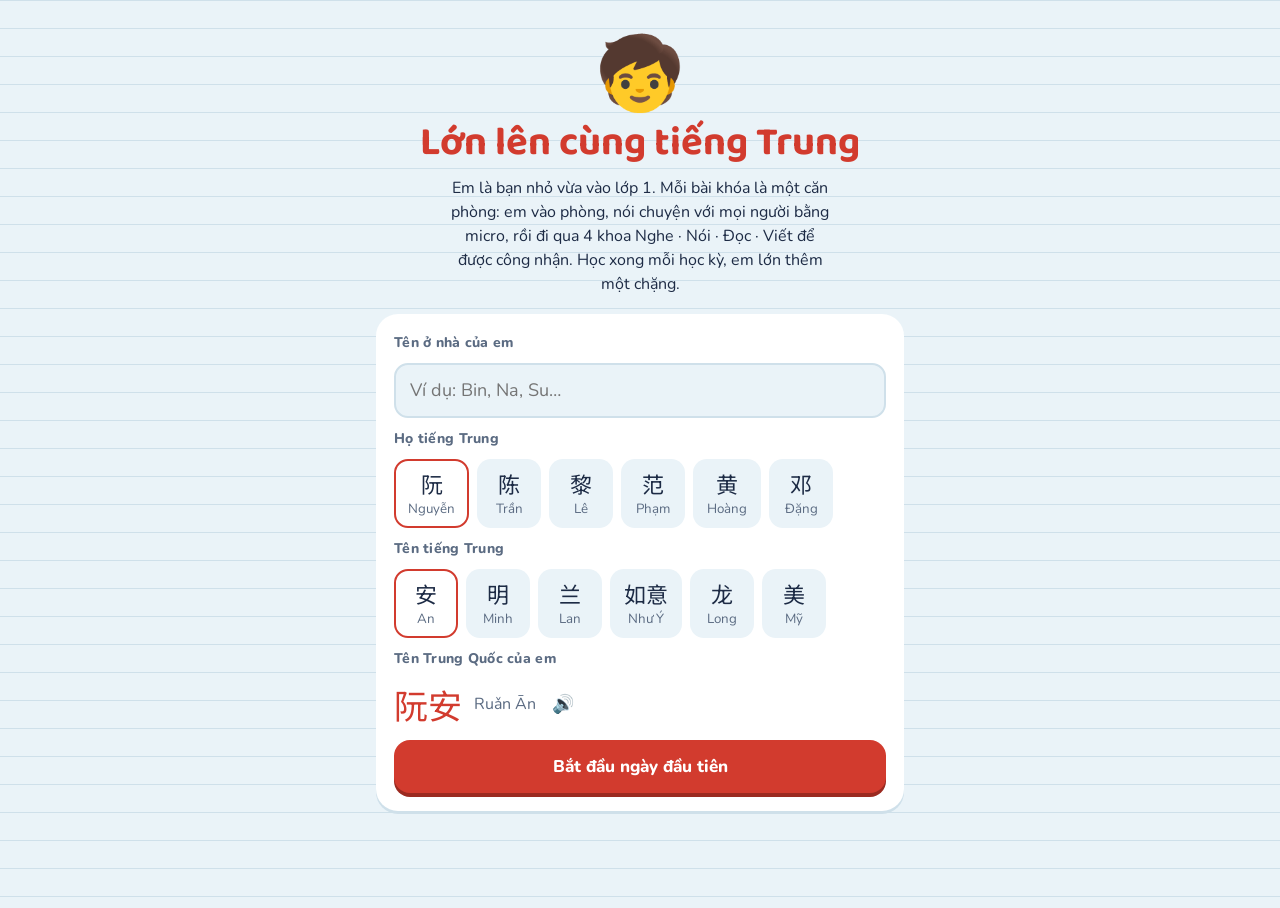
==== index.html @ 9a2bb7fb "game v3" ====
<!doctype html>
<html lang="vi">
<head>
<meta charset="utf-8">
<meta name="viewport" content="width=device-width, initial-scale=1, viewport-fit=cover">
<title>Lớn lên cùng tiếng Trung</title>
<meta name="theme-color" content="#D23B2E">
<link rel="manifest" href="manifest.webmanifest">
<link rel="icon" href="icon.svg">
<link rel="preconnect" href="https://fonts.googleapis.com"><link rel="preconnect" href="https://fonts.gstatic.com" crossorigin><link rel="stylesheet" href="https://fonts.googleapis.com/css2?family=Baloo+2:wght@600;800&family=Noto+Sans+SC:wght@500;700&family=Nunito:wght@400;700;800&display=swap">
<link rel="stylesheet" href="style.css">
</head>
<body>
<div id="app"></div>
<script src="vendor/three.min.js"></script>
<script src="vendor/OrbitControls.js"></script>
<script src="vendor/hanzi-writer.min.js"></script>
<script src="content-hk1.js"></script>
<script src="content-hk1b.js"></script>
<script src="content-hk1-book.js"></script>
<script src="strokes-hk1.js"></script>
<script src="world.js"></script>
<script src="app.js"></script>
</body>
</html>
---- style.css ----
/* Layout: một cột kiểu vở ô li, thẻ chữ Hán vẽ trên ô 田字格 đỏ; thế giới game sáng, một giao diện cố định */
:root {
  --paper: #EAF3F8;      /* giấy vở xanh nhạt */
  --rule: #CFE0EA;       /* dòng kẻ */
  --ink: #1D2B45;        /* mực xanh than */
  --muted: #5B6B82;
  --card: #FFFFFF;
  --red: #D23B2E;        /* đỏ ô 田字格 */
  --red-soft: #F6D3CE;
  --jade: #128564;       /* đúng */
  --jade-soft: #D3F0E5;
  --sun: #F4B42A;        /* sao */
  --sky: #9ED3EE;
  --f-display: 'Baloo 2', 'Nunito', system-ui, sans-serif;
  --f-body: 'Nunito', system-ui, -apple-system, 'Segoe UI', sans-serif;
  --f-hz: 'Noto Sans SC', 'PingFang SC', 'Microsoft YaHei', 'KaiTi', sans-serif;
  color-scheme: light;
}
html, body { height: 100%; }
body {
  background: var(--paper);
  background-image: linear-gradient(var(--rule) 1px, transparent 1px);
  background-size: 100% 28px;
  color: var(--ink);
  font-family: var(--f-body);
  font-size: 16px;
  line-height: 1.5;
}
#app { max-width: 560px; margin: 0 auto; min-height: 100%; padding-left: max(16px, env(safe-area-inset-left, 0px)); padding-right: max(16px, env(safe-area-inset-right, 0px)); padding-block: 12px 32px; box-sizing: border-box; }
* { box-sizing: border-box; }
button { font: inherit; color: inherit; cursor: pointer; border: 0; background: none; }
button:focus-visible, input:focus-visible { outline: 3px solid var(--red); outline-offset: 2px; }
button:disabled { cursor: default; }
.zh { font-family: var(--f-hz); }
h1, h2, h3 { font-family: var(--f-display); line-height: 1.15; text-wrap: balance; margin: 0; }
.screen { display: flex; flex-direction: column; gap: 14px; }
.hint { color: var(--muted); margin: 0; }
.pad { padding: 0 4px; }

/* thanh trên */
.top { display: flex; align-items: center; gap: 10px; background: var(--card); border-radius: 18px; padding: 8px 10px; box-shadow: 0 2px 0 var(--rule); position: sticky; top: env(safe-area-inset-top, 0px); z-index: 5; }
.me-face { font-size: 30px; line-height: 1; }
.who { display: flex; flex-direction: column; min-width: 0; flex: 1; }
.who b { font-family: var(--f-display); font-size: 18px; }
.who small { color: var(--muted); white-space: nowrap; overflow: hidden; text-overflow: ellipsis; }
.star-count { font-weight: 800; color: var(--ink); background: #FFF4D6; border-radius: 999px; padding: 4px 10px; font-variant-numeric: tabular-nums; }
.star-count::first-letter { color: var(--sun); }
.icon-btn { width: 40px; height: 40px; border-radius: 12px; background: var(--paper); font-size: 20px; font-family: var(--f-hz); font-weight: 700; display: grid; place-items: center; flex: none; }

/* mở đầu */
.hero { text-align: center; padding: 18px 8px 4px; display: flex; flex-direction: column; gap: 10px; align-items: center; }
.hero-face { font-size: 72px; line-height: 1; animation: bob 2.4s ease-in-out infinite; }
.hero h1 { font-size: clamp(30px, 8vw, 40px); color: var(--red); }
.hero p { max-width: 38ch; margin: 0; color: var(--ink); }
.card { background: var(--card); border-radius: 22px; padding: 18px; box-shadow: 0 3px 0 var(--rule); }
.form { display: flex; flex-direction: column; gap: 10px; }
.form label, .form .lbl { font-weight: 800; font-size: 14px; letter-spacing: .02em; color: var(--muted); }
.form input[type=text] { font: inherit; font-size: 18px; padding: 12px 14px; border-radius: 14px; border: 2px solid var(--rule); background: var(--paper); color: var(--ink); }
.chips { display: flex; flex-wrap: wrap; gap: 8px; }
.chip { display: flex; flex-direction: column; align-items: center; padding: 6px 12px; border-radius: 14px; background: var(--paper); border: 2px solid transparent; min-width: 64px; }
.chip .zh { font-size: 22px; }
.chip small { color: var(--muted); }
.chip.on { border-color: var(--red); background: #FFF; }
.name-preview { display: flex; align-items: center; gap: 12px; }
.name-preview .zh { font-size: 34px; color: var(--red); }
.name-preview .py { color: var(--muted); }

/* nút */
.btn { padding: 14px 18px; border-radius: 16px; font-weight: 800; font-size: 17px; background: var(--card); box-shadow: 0 3px 0 var(--rule); }
.btn.primary { background: var(--red); color: #fff; box-shadow: 0 4px 0 #9B2A20; }
.btn.danger { background: var(--red-soft); color: #8E2218; box-shadow: none; }
.btn:active { transform: translateY(2px); box-shadow: none; }
.speak { font-size: 18px; padding: 4px; border-radius: 10px; }

/* hành trình lớn lên */
.journey { display: grid; grid-template-columns: repeat(4, 1fr); gap: 8px; position: relative; }
.stage { display: flex; flex-direction: column; align-items: center; padding: 8px 4px; border-radius: 16px; background: var(--card); border: 2px solid transparent; }
.stage-face { font-size: 30px; line-height: 1.1; }
.stage b { font-family: var(--f-display); }
.stage small { color: var(--muted); font-size: 12px; text-align: center; }
.stage.on { border-color: var(--red); }
.stage.locked .stage-face { filter: grayscale(1); opacity: .45; }
.stage.done b::after { content: ' ★'; color: var(--sun); }
.sem-head { padding: 0 4px; }
.sem-head h2 { font-size: 26px; }
.sem-head p { margin: 4px 0 0; }
.sem-head small { color: var(--muted); }

/* danh sách ngày */
.days { list-style: none; margin: 0; padding: 0; display: flex; flex-direction: column; gap: 10px; }
.day { width: 100%; display: grid; grid-template-columns: 68px 1fr auto; gap: 12px; align-items: center; text-align: left; padding: 12px; border-radius: 20px; background: var(--card); box-shadow: 0 3px 0 var(--rule); border-left: 8px solid var(--scene, var(--sky)); }
.day.shut { opacity: .55; }
.clock { display: flex; flex-direction: column; align-items: center; background: var(--paper); border-radius: 14px; padding: 6px 4px; }
.clock b { font-family: var(--f-display); font-size: 18px; font-variant-numeric: tabular-nums; }
.clock small { color: var(--muted); font-size: 12px; }
.day-body { min-width: 0; }
.day-vi { font-weight: 800; }
.day-zh { font-family: var(--f-hz); font-size: 20px; color: var(--red); }
.day-py { color: var(--muted); font-size: 14px; }
.stars { color: var(--sun); font-size: 18px; letter-spacing: 1px; }
.locked-note p { margin: 6px 0 0; color: var(--muted); }

/* màu cảnh */
.scene-bedroom { --scene: #F7B9A0; --sceneBg: linear-gradient(180deg, #FFD9C2, #FCEFD8); }
.scene-kitchen { --scene: #F4C95D; --sceneBg: linear-gradient(180deg, #FFE9A8, #FFF6DB); }
.scene-street { --scene: #8CC8A4; --sceneBg: linear-gradient(180deg, #BFE6F7 60%, #A7D9B4 60%); }
.scene-gate { --scene: #E98E78; --sceneBg: linear-gradient(180deg, #C9E9FA 55%, #E9B8A6 55%); }
.scene-living { --scene: #B9A3E3; --sceneBg: linear-gradient(180deg, #E5DAFA, #F6F1FF); }
.scene-classroom { --scene: #3E8D6D; --sceneBg: linear-gradient(180deg, #2F6E55 62%, #C8A27A 62%); }
.scene-canteen { --scene: #F09B4E; --sceneBg: linear-gradient(180deg, #FFD6A8, #FFF0DF); }
.scene-market { --scene: #E6604E; --sceneBg: repeating-linear-gradient(90deg, #F8C9C1 0 22px, #FFF 22px 44px); }

/* bài học */
.lesson-head { display: flex; justify-content: space-between; align-items: center; gap: 10px; padding: 12px 14px; border-radius: 18px; background: var(--sceneBg, var(--card)); }
.lesson-head small { display: block; font-weight: 700; color: var(--ink); opacity: .75; }
.lesson-head b { font-family: var(--f-display); font-size: 20px; }
.scene-classroom.lesson-head { color: #fff; }
.scene-classroom.lesson-head small { color: #fff; }
.lesson-zh { font-family: var(--f-hz); font-size: 20px; background: rgba(255,255,255,.85); color: var(--red); border-radius: 12px; padding: 2px 10px; flex: none; }
.progress { display: flex; gap: 4px; }
.progress span { flex: 1; height: 8px; border-radius: 4px; background: var(--rule); }
.progress .d { background: var(--jade); }
.progress .c { background: var(--red); }
.dock { position: sticky; bottom: 0; display: flex; flex-direction: column; gap: 10px; padding: 12px 0 calc(8px + env(safe-area-inset-bottom, 0px)); background: linear-gradient(transparent, var(--paper) 18px); }
.dock.row { flex-direction: row; flex-wrap: wrap; }
.dock.row .btn { flex: 1 1 200px; }

/* câu chuyện */
.story { display: flex; flex-direction: column; gap: 10px; }
.stage-art { height: 86px; border-radius: 18px; background: var(--sceneBg); display: grid; place-items: center; overflow: hidden; }
.stage-art .prop { font-size: 40px; letter-spacing: 14px; }
.chat { display: flex; flex-direction: column; gap: 10px; }
.msg { display: flex; gap: 8px; align-items: flex-end; animation: pop .25s ease-out; }
.msg .face { font-size: 34px; line-height: 1; flex: none; }
.msg .bub { position: relative; background: var(--card); border-radius: 18px 18px 18px 6px; padding: 8px 40px 10px 12px; box-shadow: 0 2px 0 var(--rule); min-width: 0; max-width: 85%; }
.msg .bub .speak { position: absolute; right: 6px; top: 6px; }
.msg .name { color: var(--muted); font-weight: 700; font-size: 12px; }
.msg.me { flex-direction: row-reverse; }
.msg.me .bub { background: #FFE9E5; border-radius: 18px 18px 6px 18px; }
.msg.panda .bub { background: #F2F7EE; padding-right: 12px; }
.narr { margin: 2px 0 0; }
.hz-block .zh { font-size: 24px; line-height: 1.3; }
.hz-block .py { color: var(--red); font-size: 15px; }
.hz-block .vi { color: var(--muted); font-size: 14px; }
.hz-block.big { text-align: center; }
.hz-block.big .zh { font-size: 38px; }
.prompt { margin: 0; font-weight: 800; }
.opts { display: flex; flex-direction: column; gap: 8px; }
.opt { text-align: left; background: var(--card); border: 2px solid var(--rule); border-radius: 16px; padding: 10px 14px; }
.opt:hover:not(:disabled) { border-color: var(--red); }
.opt:disabled { opacity: .4; text-decoration: line-through; }

/* thẻ từ, ô 田字格 */
.vocab-grid { display: grid; grid-template-columns: repeat(auto-fill, minmax(118px, 1fr)); gap: 10px; }
.vcard { display: flex; flex-direction: column; align-items: center; gap: 2px; background: var(--card); border-radius: 18px; padding: 10px 6px 12px; box-shadow: 0 3px 0 var(--rule); }
.vcard .pic { font-size: 26px; }
.tzg { --s: 68px; min-width: var(--s); height: var(--s); padding: 0 4px; display: grid; place-items: center; font-size: 40px; line-height: 1; color: var(--ink); border: 2px solid var(--red);
  background:
    linear-gradient(var(--red-soft), var(--red-soft)) center / 100% 1px no-repeat,
    linear-gradient(90deg, transparent calc(50% - .5px), var(--red-soft) calc(50% - .5px), var(--red-soft) calc(50% + .5px), transparent calc(50% + .5px)),
    #FFFCFB; }
.vcard .py { color: var(--red); font-weight: 700; }
.vcard .vi { color: var(--muted); font-size: 13px; text-align: center; }

/* trò chơi */
.quiz { display: flex; flex-direction: column; gap: 12px; align-items: stretch; }
.big-speak { align-self: center; width: 96px; height: 96px; border-radius: 50%; background: var(--red); color: #fff; font-size: 42px; box-shadow: 0 5px 0 #9B2A20; }
.pick-grid { display: grid; grid-template-columns: 1fr 1fr; gap: 10px; }
.pick { background: var(--card); border-radius: 18px; padding: 14px 8px; display: flex; flex-direction: column; align-items: center; gap: 4px; border: 3px solid transparent; box-shadow: 0 3px 0 var(--rule); }
.pick .pic { font-size: 44px; line-height: 1.1; }
.pick small { color: var(--muted); }
.pick:disabled:not(.right) { opacity: .35; }
.right { border-color: var(--jade) !important; background: var(--jade-soft) !important; }
.tone-char { align-self: center; display: flex; flex-direction: column; align-items: center; background: var(--card); border-radius: 22px; padding: 12px 30px; box-shadow: 0 3px 0 var(--rule); }
.tone-char .zh { font-size: 64px; line-height: 1.2; }
.tone-char small { color: var(--muted); }
.tone-grid { display: grid; grid-template-columns: repeat(4, 1fr); gap: 8px; }
.tone-btn { display: flex; flex-direction: column; align-items: center; background: var(--card); border-radius: 16px; padding: 10px 2px; border: 3px solid transparent; box-shadow: 0 3px 0 var(--rule); }
.tone-btn .contour { width: 40px; height: 40px; color: var(--red); }
.tone-btn b { font-size: 14px; }
.tone-btn small { font-size: 12px; color: var(--muted); }
.tone-btn:disabled:not(.right) { opacity: .35; }
.answer { margin: 0; text-align: center; font-weight: 800; font-size: 18px; }
.match { display: grid; grid-template-columns: 1fr 1fr; gap: 10px; }
.col { display: flex; flex-direction: column; gap: 8px; }
.m-card { min-height: 64px; background: var(--card); border-radius: 16px; border: 3px solid transparent; box-shadow: 0 3px 0 var(--rule); display: flex; flex-direction: column; align-items: center; justify-content: center; padding: 6px; }
.m-card .zh { font-size: 26px; }
.m-card small { color: var(--muted); text-align: center; }
.m-card .pic { font-size: 22px; }
.m-card.sel { border-color: var(--red); }
.m-card.ok { border-color: var(--jade); background: var(--jade-soft); opacity: .7; }
.gram { display: flex; flex-direction: column; gap: 12px; }
.gcard { background: var(--card); border-radius: 20px; padding: 14px 16px; box-shadow: 0 3px 0 var(--rule); }
.gcard h3 { font-size: 20px; color: var(--red); }
.gcard p { margin: 6px 0 10px; }
.exs { display: flex; flex-direction: column; gap: 6px; }
.ex { display: flex; justify-content: space-between; align-items: center; gap: 8px; text-align: left; background: var(--paper); border-radius: 14px; padding: 8px 12px; }
.target { margin: 0; font-size: 18px; font-weight: 800; text-align: center; }
.answer-row, .bank { min-height: 66px; display: flex; flex-wrap: wrap; gap: 8px; justify-content: center; align-content: center; padding: 10px; border-radius: 18px; }
.answer-row { background: var(--card); border: 3px dashed var(--rule); }
.tile { font-size: 26px; padding: 6px 14px; border-radius: 14px; background: #FFF4D6; box-shadow: 0 3px 0 #E7CF8E; }
.answer-row .tile { background: #FFE9E5; box-shadow: 0 3px 0 var(--red-soft); }
.done { text-align: center; display: flex; flex-direction: column; gap: 10px; align-items: center; padding: 20px 6px; }
.big-stars { font-size: 64px; color: var(--sun); letter-spacing: 6px; animation: pop .5s ease-out; }
.done p { margin: 0; max-width: 40ch; }
.grow { background: var(--jade-soft); border-radius: 16px; padding: 10px 14px; font-weight: 800; }

/* sổ từ, cài đặt */
.book { display: flex; flex-direction: column; gap: 16px; }
.book h3 { font-size: 16px; color: var(--muted); margin-bottom: 6px; }
.book-grid { display: flex; flex-direction: column; gap: 6px; }
.brow { display: grid; grid-template-columns: minmax(64px, auto) minmax(80px, auto) 1fr; gap: 12px; align-items: baseline; text-align: left; background: var(--card); border-radius: 12px; padding: 8px 12px; }
.brow .zh { font-size: 24px; }
.brow .py { color: var(--red); }
.brow .vi { color: var(--muted); min-width: 0; }
.switch { display: flex; align-items: center; gap: 10px; font-weight: 700; color: var(--ink) !important; font-size: 16px !important; }
.switch input { width: 22px; height: 22px; accent-color: var(--red); }
input[type=range] { accent-color: var(--red); width: 100%; }
.confirm { background: var(--red-soft); border-radius: 16px; padding: 12px; }
.confirm p { margin: 0 0 10px; }
.row { display: flex; gap: 8px; flex-wrap: wrap; }
.fine { color: var(--muted); font-size: 13px; margin: 0; }
hr { border: 0; border-top: 2px dashed var(--rule); width: 100%; }

.toast { position: fixed; left: 50%; bottom: calc(24px + env(safe-area-inset-bottom, 0px)); transform: translateX(-50%); background: var(--ink); color: #fff; padding: 10px 16px; border-radius: 14px; max-width: min(92vw, 480px); z-index: 20; animation: pop .2s ease-out; transition: opacity .4s; }
.toast.out { opacity: 0; }
.shake { animation: shake .4s; }
@keyframes shake { 20%, 60% { transform: translateX(-6px); } 40%, 80% { transform: translateX(6px); } }
@keyframes pop { from { transform: scale(.92); opacity: 0; } to { transform: none; opacity: 1; } }
@keyframes bob { 50% { transform: translateY(-6px); } }
@media (prefers-reduced-motion: reduce) { *, *::before, *::after { animation: none !important; transition: none !important; } }
@media (max-width: 380px) { .day { grid-template-columns: 58px 1fr auto; gap: 8px; } .tone-grid { grid-template-columns: 1fr 1fr; } }
.opts.row { flex-direction: row; flex-wrap: wrap; justify-content: center; }
.tile.blank { background: var(--card); box-shadow: inset 0 0 0 2px var(--red); color: var(--red); }
.picture { font-size: 52px; text-align: center; padding: 22px 10px; border-radius: 22px; background: var(--sceneBg, var(--card)); letter-spacing: 6px; line-height: 1.3; box-shadow: 0 3px 0 var(--rule); }
.opt .zh { font-size: 22px; }
.opt.right:disabled { opacity: 1; text-decoration: none; }
.help-fab { position: fixed; right: max(16px, env(safe-area-inset-right, 0px)); bottom: calc(96px + env(safe-area-inset-bottom, 0px)); z-index: 8; background: var(--sun); color: var(--ink); font-weight: 800; padding: 10px 14px; border-radius: 999px; box-shadow: 0 4px 0 #B9851A; }
.help { position: fixed; inset: 0; z-index: 30; background: rgba(29, 43, 69, .45); display: flex; align-items: flex-end; justify-content: center; padding: 0 max(12px, env(safe-area-inset-right, 0px)) env(safe-area-inset-bottom, 0px) max(12px, env(safe-area-inset-left, 0px)); }
.help-box { background: var(--paper); width: 100%; max-width: 560px; max-height: 80%; border-radius: 22px 22px 0 0; padding: 14px; display: flex; flex-direction: column; gap: 10px; animation: pop .2s ease-out; }
.help-top { display: flex; justify-content: space-between; align-items: center; font-family: var(--f-display); font-size: 18px; }
.help-box input { font: inherit; font-size: 17px; padding: 12px 14px; border-radius: 14px; border: 2px solid var(--rule); background: var(--card); color: var(--ink); }
.help-res { overflow-y: auto; display: flex; flex-direction: column; gap: 6px; min-height: 0; }

/* ============ Bản 2: thế giới 3D, khung chat, 4 khoa ============ */
body.in-game { overflow: hidden; background: #1D2B45; }
body.in-game #app { max-width: none; padding: 0; height: 100vh; height: 100dvh; position: relative; overflow: hidden; }
.world { position: absolute; inset: 0; background: linear-gradient(#7EC8F0, #D8F0FF); }
.world-canvas { display: block; width: 100%; height: 100%; touch-action: none; }
.label-layer { position: absolute; inset: 0; pointer-events: none; overflow: hidden; }
.npc-label { position: absolute; left: 0; top: 0; pointer-events: auto; display: flex; align-items: center; gap: 6px; white-space: nowrap;
  background: rgba(255, 255, 255, .94); border-radius: 999px; padding: 3px 10px 3px 6px; box-shadow: 0 2px 6px rgba(0, 0, 0, .18); font-size: 13px; line-height: 1.15; }
.npc-label i { width: 9px; height: 9px; border-radius: 50%; background: var(--jade); flex: none; }
.npc-label b { font-family: var(--f-hz); font-size: 14px; }
.npc-label small { color: var(--muted); font-size: 11px; }
.npc-label.me { background: var(--sun); pointer-events: none; }
.npc-label.me i { background: var(--red); }
.npc-label.quest::before { content: '❗'; position: absolute; left: calc(50% - 10px); top: -26px; font-size: 20px; animation: bob 1.2s ease-in-out infinite; }
.npc-label.quest { outline: 3px solid var(--sun); }

.hud { position: absolute; top: calc(8px + env(safe-area-inset-top, 0px)); left: 8px; right: 8px; z-index: 6; display: flex; align-items: center; gap: 6px;
  background: rgba(255, 255, 255, .92); border-radius: 16px; padding: 6px 8px; box-shadow: 0 3px 10px rgba(0, 0, 0, .15); }
.hud .who b { font-size: 16px; white-space: nowrap; overflow: hidden; text-overflow: ellipsis; }
.hud .who small { font-size: 12px; }
.hud .icon-btn { width: 36px; height: 36px; font-size: 18px; }
.room-tabs { position: absolute; top: calc(66px + env(safe-area-inset-top, 0px)); left: 8px; right: 8px; z-index: 5; display: flex; gap: 6px; overflow-x: auto; scrollbar-width: none; padding-bottom: 4px; }
.room-tabs::-webkit-scrollbar { display: none; }
.rtab { position: relative; flex: none; display: flex; flex-direction: column; align-items: center; min-width: 64px; padding: 4px 10px; border-radius: 14px;
  background: rgba(255, 255, 255, .85); box-shadow: 0 2px 0 rgba(0, 0, 0, .12); line-height: 1.15; }
.rtab b { font-family: var(--f-hz); font-size: 17px; }
.rtab small { font-size: 11px; color: var(--muted); white-space: nowrap; }
.rtab.on { background: var(--ink); color: #fff; }
.rtab.on small { color: #CFE0EA; }
.rtab.quest::after { content: '!'; position: absolute; top: -4px; right: -2px; width: 16px; height: 16px; border-radius: 50%; background: var(--sun); color: var(--ink); font-weight: 800; font-size: 12px; display: grid; place-items: center; }
.rtab.k-nghe b { color: #1F8FB8; } .rtab.k-noi b { color: #C2457E; } .rtab.k-doc b { color: #128564; } .rtab.k-viet b { color: #3E4C6B; }
.rtab.on b { color: #fff; }

.chat-panel { position: absolute; left: 8px; bottom: calc(8px + env(safe-area-inset-bottom, 0px)); z-index: 6; width: min(420px, calc(100% - 16px)); max-height: 46%;
  display: flex; flex-direction: column; background: rgba(234, 243, 248, .96); border-radius: 18px; box-shadow: 0 6px 18px rgba(0, 0, 0, .22); overflow: hidden; }
.chat-head { display: flex; align-items: center; justify-content: space-between; gap: 8px; padding: 6px 8px 6px 12px; background: var(--ink); color: #fff; }
.chat-head b { font-family: var(--f-hz); font-size: 15px; white-space: nowrap; overflow: hidden; text-overflow: ellipsis; }
.icon-btn.sm { width: 30px; height: 30px; font-size: 14px; background: rgba(255, 255, 255, .15); color: #fff; }
.chat-panel.min .chat-log, .chat-panel.min .chat-dock { display: none; }
.chat-panel.min .icon-btn.sm { transform: rotate(180deg); }
.chat-log { overflow-y: auto; padding: 8px 10px; display: flex; flex-direction: column; gap: 8px; min-height: 40px; flex: 1 1 auto; }
.chat-log .msg .face { font-size: 26px; }
.chat-log .msg .bub { max-width: 88%; padding: 6px 36px 8px 10px; }
.chat-log .hz-block .zh { font-size: 19px; }
.chat-dock { padding: 8px 10px 10px; border-top: 1px solid var(--rule); display: flex; flex-direction: column; gap: 8px; flex: none; max-height: 60%; overflow-y: auto; }
.chat-dock .btn { padding: 10px 14px; font-size: 15px; }
.chat-dock .opt { padding: 8px 12px; }
.row.wrap { flex-wrap: wrap; }
.btn.ghost { background: transparent; box-shadow: inset 0 0 0 2px var(--rule); }
.prompt { margin: 0; font-weight: 800; }

/* micro */
.mic-box { display: flex; align-items: center; gap: 12px; background: var(--card); border-radius: 16px; padding: 8px 10px; }
.mic-btn { width: 58px; height: 58px; border-radius: 50%; background: var(--red); color: #fff; font-size: 26px; flex: none; box-shadow: 0 4px 0 #9B2A20; display: grid; place-items: center; }
.mic-btn.on { animation: pulse 1s ease-in-out infinite; background: var(--jade); box-shadow: 0 4px 0 #0B5C45; }
.mic-btn.off { background: #9AA5B1; box-shadow: 0 4px 0 #6B7684; }
.mic-btn:disabled { opacity: .5; }
.mic-text { min-width: 0; flex: 1; }
.mic-status { margin: 0; color: var(--muted); font-size: 14px; }
.mic-result { font-size: 22px; letter-spacing: .04em; }
.mic-result .ok { color: var(--jade); }
.mic-result .bad { color: var(--red); text-decoration: underline wavy; }
@keyframes pulse { 0%, 100% { transform: scale(1); } 50% { transform: scale(1.1); } }

/* sheet luyện tập */
.sheet { position: fixed; inset: 0; z-index: 30; background: rgba(29, 43, 69, .5); display: flex; align-items: flex-end; justify-content: center; }
.sheet-box { background: var(--paper); width: 100%; max-width: 640px; height: 92%; border-radius: 22px 22px 0 0; display: flex; flex-direction: column; animation: pop .2s ease-out; overflow: hidden; }
.sheet-top { display: flex; justify-content: space-between; align-items: center; gap: 10px; padding: 12px 16px; background: var(--card); box-shadow: 0 2px 0 var(--rule); }
.sheet-top b { font-family: var(--f-display); font-size: 19px; display: block; }
.sheet-top small { color: var(--muted); }
.sheet.k-nghe .sheet-top { border-top: 6px solid #7ADFFF; } .sheet.k-noi .sheet-top { border-top: 6px solid #FF7AB6; }
.sheet.k-doc .sheet-top { border-top: 6px solid #2FA37A; } .sheet.k-viet .sheet-top { border-top: 6px solid #1D2B45; }
.sheet-body { flex: 1; overflow-y: auto; padding: 14px 16px; display: flex; flex-direction: column; gap: 12px; }
.sheet-dock { padding: 10px 16px calc(12px + env(safe-area-inset-bottom, 0px)); display: flex; flex-direction: column; gap: 8px; }
.sheet-dock:empty { display: none; }
.q-area { display: flex; flex-direction: column; gap: 12px; }
.say-card { position: relative; background: var(--card); border-radius: 18px; padding: 12px 48px 12px 14px; box-shadow: 0 2px 0 var(--rule); display: flex; align-items: center; gap: 12px; }
.say-card .speak { position: absolute; right: 8px; top: 8px; }
.say-card .pic.big { font-size: 54px; line-height: 1; }
.reader { display: flex; flex-direction: column; gap: 6px; }
.rline { display: flex; gap: 10px; align-items: flex-start; text-align: left; background: var(--card); border-radius: 12px; padding: 8px 10px; }
.rline .face { font-size: 22px; }
.rline .zh { font-size: 20px; display: block; }
.rline .py { color: var(--red); display: block; }
.write-grid { align-self: center; position: relative; background: #FFFCF2 url("data:image/svg+xml,%3Csvg xmlns='http://www.w3.org/2000/svg' viewBox='0 0 100 100' preserveAspectRatio='none'%3E%3Cg stroke='%23F0B8B0' stroke-width='0.6' stroke-dasharray='2 2' fill='none'%3E%3Cpath d='M0 0L100 100M100 0L0 100M50 0V100M0 50H100'/%3E%3C/g%3E%3C/svg%3E") center / 100% 100% no-repeat; border: 3px solid var(--red); border-radius: 6px; touch-action: none; }
.write-grid svg { position: relative; }
.ghost-char { position: absolute; inset: 0; display: grid; place-items: center; font-size: 180px; color: rgba(29, 43, 69, .18); }
.py-big { font-size: 26px; color: var(--red); font-weight: 800; }
.tzg-pick .zh { font-size: 34px; }
.kdots { display: flex; gap: 3px; flex: none; }
.kdots span { width: 24px; height: 24px; border-radius: 7px; display: grid; place-items: center; font-family: var(--f-hz); font-size: 13px; background: var(--paper); color: #9AA5B1; }
.kdots span.on { background: var(--jade); color: #fff; }
.day.cur { outline: 3px solid var(--sun); }
.day-room { color: var(--muted); }
.ranks { display: grid; grid-template-columns: repeat(auto-fit, minmax(130px, 1fr)); gap: 8px; }
.rank { background: var(--card); border-radius: 14px; padding: 10px; display: flex; flex-direction: column; }
.rank b { font-family: var(--f-hz); font-size: 26px; line-height: 1; }
.rank small { color: var(--muted); }
.rank.k-nghe b { color: #1F8FB8; } .rank.k-noi b { color: #C2457E; } .rank.k-doc b { color: #128564; } .rank.k-viet b { color: #3E4C6B; }
.help-sheet input { font: inherit; font-size: 17px; padding: 12px 14px; border-radius: 14px; border: 2px solid var(--rule); background: var(--card); color: var(--ink); }
.settings-sheet .form { background: var(--card); border-radius: 18px; padding: 16px; }

/* dự phòng không có 3D */
.world.flat { display: grid; place-items: center; background: linear-gradient(#FFE3C4, #EAF3F8); }
.flat-room { text-align: center; padding: 120px 16px 48%; }
.flat-title { font-family: var(--f-display); font-size: 22px; margin: 0 0 12px; }
.flat-cast { display: flex; flex-wrap: wrap; gap: 10px; justify-content: center; }
.flat-npc { display: flex; flex-direction: column; align-items: center; background: #fff; border-radius: 16px; padding: 8px 12px; box-shadow: 0 3px 0 var(--rule); }
.flat-npc .face { font-size: 40px; line-height: 1; }
.flat-npc.quest { outline: 3px solid var(--sun); }

@media (min-width: 900px) { .chat-panel { max-height: 58%; } }
@media (prefers-reduced-motion: reduce) { .npc-label.quest::before, .mic-btn.on { animation: none; } }

body.in-game .toast { bottom: auto; top: calc(124px + env(safe-area-inset-top, 0px)); }

/* sách giáo trình, khu phố */
.book-tabs { flex: none; position: sticky; top: -14px; z-index: 2; background: var(--paper); padding: 6px 0; flex-wrap: nowrap; overflow-x: auto; scrollbar-width: none; }
.book-tabs .chip { flex: none; min-width: 0; padding: 6px 10px; }
.book-tabs .chip small { white-space: nowrap; font-weight: 700; }
.kw-h { font-family: var(--f-hz); font-size: 17px; color: var(--red); margin-top: 6px; }
.rline.kw .who { flex: none; min-width: 3.2em; font-weight: 700; color: var(--muted); font-size: 15px; padding-top: 3px; }
.rline.kw .vi { display: block; color: var(--muted); }
.rline.kw.me { background: #FFF4D6; }
.say-card.mine { outline: 3px solid var(--sun); }
.npc-label.place { background: #fff; font-size: 14px; padding: 4px 12px 4px 8px; }
.npc-label.place i { width: auto; height: auto; background: none; font-style: normal; font-size: 18px; }
.rtab.town b, .rtab.park b { font-family: inherit; }
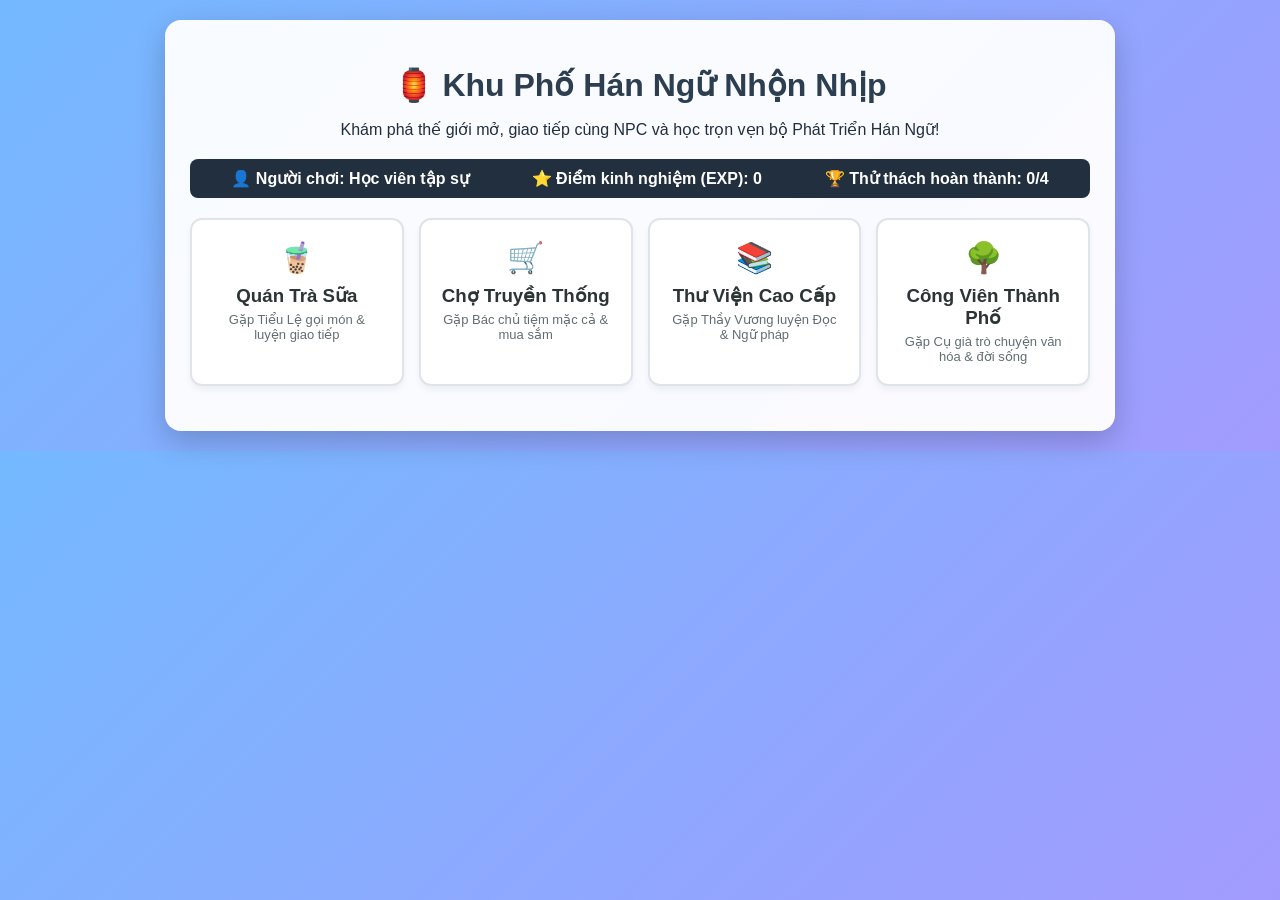
==== commit 7ed2591c: "Update index.html" ====
--- a/index.html
+++ b/index.html
@@ -1,25 +1,240 @@
-<!doctype html>
+<!DOCTYPE html>
 <html lang="vi">
 <head>
-<meta charset="utf-8">
-<meta name="viewport" content="width=device-width, initial-scale=1, viewport-fit=cover">
-<title>Lớn lên cùng tiếng Trung</title>
-<meta name="theme-color" content="#D23B2E">
-<link rel="manifest" href="manifest.webmanifest">
-<link rel="icon" href="icon.svg">
-<link rel="preconnect" href="https://fonts.googleapis.com"><link rel="preconnect" href="https://fonts.gstatic.com" crossorigin><link rel="stylesheet" href="https://fonts.googleapis.com/css2?family=Baloo+2:wght@600;800&family=Noto+Sans+SC:wght@500;700&family=Nunito:wght@400;700;800&display=swap">
-<link rel="stylesheet" href="style.css">
+    <meta charset="UTF-8">
+    <meta name="viewport" content="width=device-width, initial-scale=1.0">
+    <title>Khu Phố Hán Ngữ Nhộn Nhịp - TRUNG12HOCTAPTIENGTRUNG</title>
+    <style>
+        :root {
+            --primary: #ff6b6b;
+            --secondary: #48dbfb;
+            --dark: #222f3e;
+            --light: #f1f2f6;
+        }
+        body {
+            font-family: 'Segoe UI', Tahoma, Geneva, Verdana, sans-serif;
+            background: linear-gradient(135deg, #74b9ff, #a29bfe);
+            margin: 0;
+            padding: 20px;
+            color: var(--dark);
+        }
+        .game-wrapper {
+            max-width: 900px;
+            margin: 0 auto;
+            background: rgba(255, 255, 255, 0.95);
+            padding: 25px;
+            border-radius: 16px;
+            box-shadow: 0 10px 30px rgba(0,0,0,0.2);
+        }
+        header {
+            text-align: center;
+            margin-bottom: 20px;
+        }
+        header h1 {
+            color: #2c3e50;
+            margin-bottom: 5px;
+        }
+        .stats-bar {
+            display: flex;
+            justify-content: space-around;
+            background: var(--dark);
+            color: white;
+            padding: 10px;
+            border-radius: 8px;
+            font-weight: bold;
+            margin-bottom: 20px;
+        }
+        .town-grid {
+            display: grid;
+            grid-template-columns: repeat(auto-fit, minmax(200px, 1fr));
+            gap: 15px;
+            margin-bottom: 20px;
+        }
+        .location-card {
+            background: white;
+            border: 2px solid #dfe4ea;
+            padding: 20px;
+            border-radius: 12px;
+            text-align: center;
+            cursor: pointer;
+            transition: all 0.3s ease;
+            box-shadow: 0 4px 6px rgba(0,0,0,0.05);
+        }
+        .location-card:hover {
+            transform: translateY(-5px);
+            border-color: var(--primary);
+            box-shadow: 0 8px 15px rgba(255, 107, 107, 0.2);
+        }
+        .location-card h3 {
+            margin: 10px 0 5px 0;
+            color: #2d3436;
+        }
+        .location-card p {
+            font-size: 13px;
+            color: #636e72;
+            margin: 0;
+        }
+        .interaction-panel {
+            background: #f8f9fa;
+            border-left: 6px solid #00b894;
+            padding: 20px;
+            border-radius: 8px;
+            display: none;
+            margin-top: 20px;
+        }
+        .npc-dialogue {
+            font-size: 16px;
+            font-weight: 500;
+            margin-bottom: 15px;
+            color: #2d3436;
+        }
+        .quiz-options button {
+            display: block;
+            width: 100%;
+            background: white;
+            border: 1px solid #b2bec3;
+            padding: 12px;
+            margin: 8px 0;
+            border-radius: 6px;
+            cursor: pointer;
+            text-align: left;
+            font-size: 15px;
+            transition: 0.2s;
+        }
+        .quiz-options button:hover {
+            background: #74b9ff;
+            color: white;
+            border-color: #74b9ff;
+        }
+        .feedback {
+            margin-top: 15px;
+            font-weight: bold;
+        }
+    </style>
 </head>
 <body>
-<div id="app"></div>
-<script src="vendor/three.min.js"></script>
-<script src="vendor/OrbitControls.js"></script>
-<script src="vendor/hanzi-writer.min.js"></script>
-<script src="content-hk1.js"></script>
-<script src="content-hk1b.js"></script>
-<script src="content-hk1-book.js"></script>
-<script src="strokes-hk1.js"></script>
-<script src="world.js"></script>
-<script src="app.js"></script>
+
+<div class="game-wrapper">
+    <header>
+        <h1>🏮 Khu Phố Hán Ngữ Nhộn Nhịp</h1>
+        <p>Khám phá thế giới mở, giao tiếp cùng NPC và học trọn vẹn bộ Phát Triển Hán Ngữ!</p>
+    </header>
+
+    <div class="stats-bar">
+        <div>👤 Người chơi: <span id="player-level">Học viên tập sự</span></div>
+        <div>⭐ Điểm kinh nghiệm (EXP): <span id="player-exp">0</span></div>
+        <div>🏆 Thử thách hoàn thành: <span id="quest-count">0</span>/4</div>
+    </div>
+
+    <div class="town-grid">
+        <div class="location-card" onclick="visitLocation('cafe')">
+            <div style="font-size: 30px;">🧋</div>
+            <h3>Quán Trà Sữa</h3>
+            <p>Gặp Tiểu Lệ gọi món & luyện giao tiếp</p>
+        </div>
+        <div class="location-card" onclick="visitLocation('market')">
+            <div style="font-size: 30px;">🛒</div>
+            <h3>Chợ Truyền Thống</h3>
+            <p>Gặp Bác chủ tiệm mặc cả & mua sắm</p>
+        </div>
+        <div class="location-card" onclick="visitLocation('library')">
+            <div style="font-size: 30px;">📚</div>
+            <h3>Thư Viện Cao Cấp</h3>
+            <p>Gặp Thầy Vương luyện Đọc & Ngữ pháp</p>
+        </div>
+        <div class="location-card" onclick="visitLocation('park')">
+            <div style="font-size: 30px;">🌳</div>
+            <h3>Công Viên Thành Phố</h3>
+            <p>Gặp Cụ già trò chuyện văn hóa & đời sống</p>
+        </div>
+    </div>
+
+    <div id="interaction-panel" class="interaction-panel">
+        <h3 id="npc-title" style="margin-top: 0; color: #00b894;">Tên NPC</h3>
+        <div class="npc-dialogue" id="npc-text">Nội dung hội thoại...</div>
+        <div class="quiz-options" id="quiz-options"></div>
+        <div class="feedback" id="feedback-msg"></div>
+    </div>
+</div>
+
+<script>
+    let exp = 0;
+    let completedQuests = 0;
+
+    const gameData = {
+        cafe: {
+            npc: "Nhân viên pha chế - Tiểu Lệ (Quán Trà Sữa)",
+            text: "欢迎光临！(Chào mừng quý khách!) Bạn muốn gọi loại đồ uống nào dựa theo bài học giao tiếp nâng cao?",
+            options: [
+                { text: "A. 我要一杯半糖去冰的奶茶。(Cho tôi một cốc trà sữa nửa đường, bỏ đá.)", correct: true },
+                { text: "B. 我去学校上课。(Tôi đến trường đi học.)", correct: false },
+                { text: "C. 这本书很难。(Cuốn sách này rất khó.)", correct: false }
+            ]
+        },
+        market: {
+            npc: "Chủ tiệm tạp hóa - Bác Trương (Chợ)",
+            text: "年轻人，买点什么？(Thanh niên mua gì nào?) Cụm từ nào biểu thị mức độ 'hoàn toàn / triệt để' trong văn phong thương mại?",
+            options: [
+                { text: "A. 充分 (Chōngfèn - Đầy đủ, triệt để)", correct: true },
+                { text: "B. 简单 (Jiǎndān - Đơn giản)", correct: false },
+                { text: "C. 缓慢 (Huǎnmàn - Chậm chạp)", correct: false }
+            ]
+        },
+        library: {
+            npc: "Giáo sư Vương (Thư Viện Đọc - Phát Triển Hán Ngữ)",
+            text: "Trong cấu trúc ngữ pháp cao cấp, khi muốn diễn tả quan hệ nhượng bộ 'Mặc dù... nhưng...', chúng ta dùng cặp từ nào?",
+            options: [
+                { text: "A. 因为...所以... (Vì... nên...)", correct: false },
+                { text: "B. 尽管...，但/却... (Mặc dù... nhưng...)", correct: true },
+                { text: "C. 只有...才... (Chỉ có... mới...)", correct: false }
+            ]
+        },
+        park: {
+            npc: "Cụ ông tập Thái Cực (Công Viên)",
+            text: "Chào cháu! Đọc hiểu đoạn văn trong giáo trình: Người hiện đại '往往只关注工作效率，而忽视了身心健康'. Từ '往往' có nghĩa là gì?",
+            options: [
+                { text: "A. Thường, hay xảy ra", correct: true },
+                { text: "B. Tuyệt đối không", correct: false },
+                { text: "C. Đột nhiên", correct: false }
+            ]
+        }
+    };
+
+    function visitLocation(locationKey) {
+        const data = gameData[locationKey];
+        const panel = document.getElementById('interaction-panel');
+        
+        document.getElementById('npc-title').innerText = data.npc;
+        document.getElementById('npc-text').innerText = data.text;
+        document.getElementById('feedback-msg').innerText = "";
+
+        let optionsHtml = "";
+        data.options.forEach((opt, index) => {
+            optionsHtml += `<button onclick="checkAnswer(${opt.correct})">${opt.text}</button>`;
+        });
+
+        document.getElementById('quiz-options').innerHTML = optionsHtml;
+        panel.style.display = 'block';
+    }
+
+    function checkAnswer(isCorrect) {
+        const feedback = document.getElementById('feedback-msg');
+        if (isCorrect) {
+            feedback.style.color = "#00b894";
+            feedback.innerText = "🎉 Chính xác! Bạn đã giao tiếp thành công và nhận được +25 điểm kinh nghiệm (EXP).";
+            exp += 25;
+            completedQuests++;
+            document.getElementById('player-exp').innerText = exp;
+            document.getElementById('quest-count').innerText = completedQuests;
+            if(exp >= 100) {
+                document.getElementById('player-level').innerText = "🌟 Bậc thầy Hán ngữ khu phố";
+            }
+        } else {
+            feedback.style.color = "#d63031";
+            feedback.innerText = "❌ Chưa chính xác rồi, hãy đọc lại giáo trình và thử lại nhé!";
+        }
+    }
+</script>
+
 </body>
 </html>
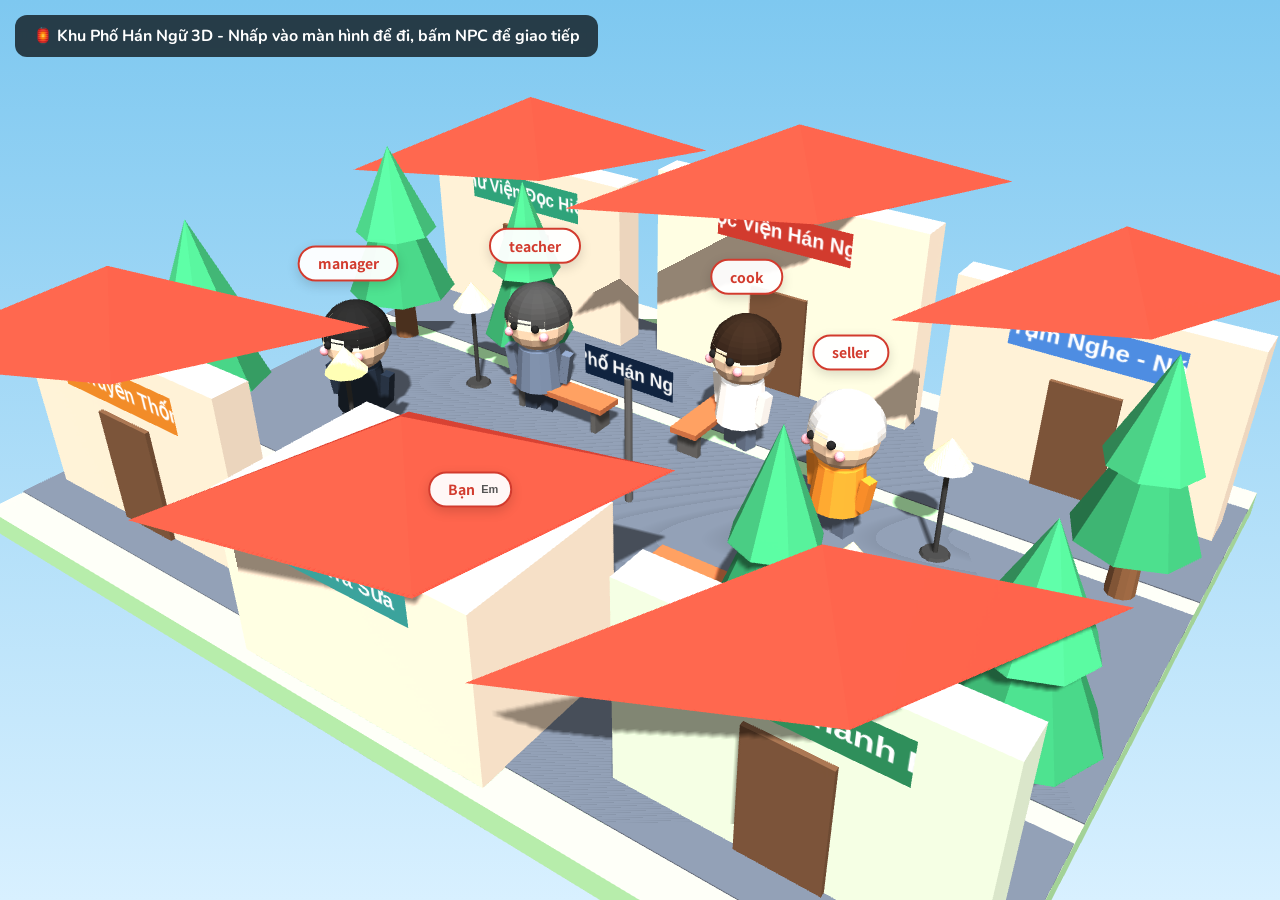
==== commit c4e85799: "Update index.html" ====
--- a/index.html
+++ b/index.html
@@ -1,240 +1,59 @@
-<!DOCTYPE html>
+<!doctype html>
 <html lang="vi">
 <head>
-    <meta charset="UTF-8">
-    <meta name="viewport" content="width=device-width, initial-scale=1.0">
-    <title>Khu Phố Hán Ngữ Nhộn Nhịp - TRUNG12HOCTAPTIENGTRUNG</title>
-    <style>
-        :root {
-            --primary: #ff6b6b;
-            --secondary: #48dbfb;
-            --dark: #222f3e;
-            --light: #f1f2f6;
-        }
-        body {
-            font-family: 'Segoe UI', Tahoma, Geneva, Verdana, sans-serif;
-            background: linear-gradient(135deg, #74b9ff, #a29bfe);
-            margin: 0;
-            padding: 20px;
-            color: var(--dark);
-        }
-        .game-wrapper {
-            max-width: 900px;
-            margin: 0 auto;
-            background: rgba(255, 255, 255, 0.95);
-            padding: 25px;
-            border-radius: 16px;
-            box-shadow: 0 10px 30px rgba(0,0,0,0.2);
-        }
-        header {
-            text-align: center;
-            margin-bottom: 20px;
-        }
-        header h1 {
-            color: #2c3e50;
-            margin-bottom: 5px;
-        }
-        .stats-bar {
-            display: flex;
-            justify-content: space-around;
-            background: var(--dark);
-            color: white;
-            padding: 10px;
-            border-radius: 8px;
-            font-weight: bold;
-            margin-bottom: 20px;
-        }
-        .town-grid {
-            display: grid;
-            grid-template-columns: repeat(auto-fit, minmax(200px, 1fr));
-            gap: 15px;
-            margin-bottom: 20px;
-        }
-        .location-card {
-            background: white;
-            border: 2px solid #dfe4ea;
-            padding: 20px;
-            border-radius: 12px;
-            text-align: center;
-            cursor: pointer;
-            transition: all 0.3s ease;
-            box-shadow: 0 4px 6px rgba(0,0,0,0.05);
-        }
-        .location-card:hover {
-            transform: translateY(-5px);
-            border-color: var(--primary);
-            box-shadow: 0 8px 15px rgba(255, 107, 107, 0.2);
-        }
-        .location-card h3 {
-            margin: 10px 0 5px 0;
-            color: #2d3436;
-        }
-        .location-card p {
-            font-size: 13px;
-            color: #636e72;
-            margin: 0;
-        }
-        .interaction-panel {
-            background: #f8f9fa;
-            border-left: 6px solid #00b894;
-            padding: 20px;
-            border-radius: 8px;
-            display: none;
-            margin-top: 20px;
-        }
-        .npc-dialogue {
-            font-size: 16px;
-            font-weight: 500;
-            margin-bottom: 15px;
-            color: #2d3436;
-        }
-        .quiz-options button {
-            display: block;
-            width: 100%;
-            background: white;
-            border: 1px solid #b2bec3;
-            padding: 12px;
-            margin: 8px 0;
-            border-radius: 6px;
-            cursor: pointer;
-            text-align: left;
-            font-size: 15px;
-            transition: 0.2s;
-        }
-        .quiz-options button:hover {
-            background: #74b9ff;
-            color: white;
-            border-color: #74b9ff;
-        }
-        .feedback {
-            margin-top: 15px;
-            font-weight: bold;
-        }
-    </style>
+<meta charset="utf-8">
+<meta name="viewport" content="width=device-width, initial-scale=1, viewport-fit=cover">
+<title>Khu Phố Hán Ngữ 3D - TRUNG12HOCTAPTIENGTRUNG</title>
+<meta name="theme-color" content="#D23B2E">
+<link rel="stylesheet" href="https://fonts.googleapis.com/css2?family=Baloo+2:wght@600;800&family=Noto+Sans+SC:wght@500;700&family=Nunito:wght@400;700;800&display=swap">
+<style>
+    body, html { margin: 0; padding: 0; width: 100%; height: 100%; overflow: hidden; font-family: 'Nunito', sans-serif; background: #1D2B45; }
+    #app { width: 100%; height: 100%; position: relative; }
+    .world-canvas { display: block; width: 100%; height: 100%; outline: none; }
+    .label-layer { position: absolute; top: 0; left: 0; width: 100%; height: 100%; pointer-events: none; overflow: hidden; z-index: 10; }
+    .npc-label {
+        position: absolute; pointer-events: auto; background: rgba(255, 255, 255, 0.95);
+        border: 2px solid #D23B2E; padding: 6px 12px; border-radius: 20px;
+        transform: translate(-50%, -100%); cursor: pointer; box-shadow: 0 4px 12px rgba(0,0,0,0.15);
+        transition: transform 0.2s; display: flex; align-items: center; gap: 6px;
+    }
+    .npc-label:hover { transform: translate(-50%, -100%) scale(1.08); background: #fff; }
+    .npc-label b { font-family: 'Noto Sans SC', sans-serif; color: #D23B2E; font-size: 14px; }
+    .npc-label small { color: #555; font-size: 11px; font-weight: 700; }
+    .hud {
+        position: absolute; top: 15px; left: 15px; z-index: 20; background: rgba(0,0,0,0.7);
+        color: #fff; padding: 10px 18px; border-radius: 12px; font-weight: bold; backdrop-filter: blur(5px);
+    }
+</style>
 </head>
 <body>
 
-<div class="game-wrapper">
-    <header>
-        <h1>🏮 Khu Phố Hán Ngữ Nhộn Nhịp</h1>
-        <p>Khám phá thế giới mở, giao tiếp cùng NPC và học trọn vẹn bộ Phát Triển Hán Ngữ!</p>
-    </header>
-
-    <div class="stats-bar">
-        <div>👤 Người chơi: <span id="player-level">Học viên tập sự</span></div>
-        <div>⭐ Điểm kinh nghiệm (EXP): <span id="player-exp">0</span></div>
-        <div>🏆 Thử thách hoàn thành: <span id="quest-count">0</span>/4</div>
-    </div>
-
-    <div class="town-grid">
-        <div class="location-card" onclick="visitLocation('cafe')">
-            <div style="font-size: 30px;">🧋</div>
-            <h3>Quán Trà Sữa</h3>
-            <p>Gặp Tiểu Lệ gọi món & luyện giao tiếp</p>
-        </div>
-        <div class="location-card" onclick="visitLocation('market')">
-            <div style="font-size: 30px;">🛒</div>
-            <h3>Chợ Truyền Thống</h3>
-            <p>Gặp Bác chủ tiệm mặc cả & mua sắm</p>
-        </div>
-        <div class="location-card" onclick="visitLocation('library')">
-            <div style="font-size: 30px;">📚</div>
-            <h3>Thư Viện Cao Cấp</h3>
-            <p>Gặp Thầy Vương luyện Đọc & Ngữ pháp</p>
-        </div>
-        <div class="location-card" onclick="visitLocation('park')">
-            <div style="font-size: 30px;">🌳</div>
-            <h3>Công Viên Thành Phố</h3>
-            <p>Gặp Cụ già trò chuyện văn hóa & đời sống</p>
-        </div>
-    </div>
-
-    <div id="interaction-panel" class="interaction-panel">
-        <h3 id="npc-title" style="margin-top: 0; color: #00b894;">Tên NPC</h3>
-        <div class="npc-dialogue" id="npc-text">Nội dung hội thoại...</div>
-        <div class="quiz-options" id="quiz-options"></div>
-        <div class="feedback" id="feedback-msg"></div>
-    </div>
+<div id="app">
+    <div class="hud">🏮 Khu Phố Hán Ngữ 3D - Nhấp vào màn hình để đi, bấm NPC để giao tiếp</div>
 </div>
 
+<!-- Các thư viện 3D và logic game -->
+<script src="vendor/three.min.js"></script>
+<script src="vendor/OrbitControls.js"></script>
+<script src="vendor/hanzi-writer.min.js"></script>
+<script src="world.js"></script>
 <script>
-    let exp = 0;
-    let completedQuests = 0;
-
-    const gameData = {
-        cafe: {
-            npc: "Nhân viên pha chế - Tiểu Lệ (Quán Trà Sữa)",
-            text: "欢迎光临！(Chào mừng quý khách!) Bạn muốn gọi loại đồ uống nào dựa theo bài học giao tiếp nâng cao?",
-            options: [
-                { text: "A. 我要一杯半糖去冰的奶茶。(Cho tôi một cốc trà sữa nửa đường, bỏ đá.)", correct: true },
-                { text: "B. 我去学校上课。(Tôi đến trường đi học.)", correct: false },
-                { text: "C. 这本书很难。(Cuốn sách này rất khó.)", correct: false }
-            ]
-        },
-        market: {
-            npc: "Chủ tiệm tạp hóa - Bác Trương (Chợ)",
-            text: "年轻人，买点什么？(Thanh niên mua gì nào?) Cụm từ nào biểu thị mức độ 'hoàn toàn / triệt để' trong văn phong thương mại?",
-            options: [
-                { text: "A. 充分 (Chōngfèn - Đầy đủ, triệt để)", correct: true },
-                { text: "B. 简单 (Jiǎndān - Đơn giản)", correct: false },
-                { text: "C. 缓慢 (Huǎnmàn - Chậm chạp)", correct: false }
-            ]
-        },
-        library: {
-            npc: "Giáo sư Vương (Thư Viện Đọc - Phát Triển Hán Ngữ)",
-            text: "Trong cấu trúc ngữ pháp cao cấp, khi muốn diễn tả quan hệ nhượng bộ 'Mặc dù... nhưng...', chúng ta dùng cặp từ nào?",
-            options: [
-                { text: "A. 因为...所以... (Vì... nên...)", correct: false },
-                { text: "B. 尽管...，但/却... (Mặc dù... nhưng...)", correct: true },
-                { text: "C. 只有...才... (Chỉ có... mới...)", correct: false }
-            ]
-        },
-        park: {
-            npc: "Cụ ông tập Thái Cực (Công Viên)",
-            text: "Chào cháu! Đọc hiểu đoạn văn trong giáo trình: Người hiện đại '往往只关注工作效率，而忽视了身心健康'. Từ '往往' có nghĩa là gì?",
-            options: [
-                { text: "A. Thường, hay xảy ra", correct: true },
-                { text: "B. Tuyệt đối không", correct: false },
-                { text: "C. Đột nhiên", correct: false }
-            ]
+    // Khởi động thế giới 3D khu phố lớn ngay khi trang tải xong
+    window.addEventListener('DOMContentLoaded', function() {
+        const container = document.getElementById('app');
+        if (window.World && typeof World.init === 'function') {
+            World.init(container, {
+                onNpc: function(key) {
+                    alert('Bạn đã trò chuyện với nhân vật: ' + key + '. Hãy sẵn sàng học từ vựng mới từ giáo trình!');
+                }
+            });
+            // Tải bản đồ khu phố lớn (giant_town) với đầy đủ NPC
+            World.load('giant_town', {
+                cast: ['teacher', 'seller', 'cook', 'manager'],
+                meName: 'Bạn'
+            });
         }
-    };
-
-    function visitLocation(locationKey) {
-        const data = gameData[locationKey];
-        const panel = document.getElementById('interaction-panel');
-        
-        document.getElementById('npc-title').innerText = data.npc;
-        document.getElementById('npc-text').innerText = data.text;
-        document.getElementById('feedback-msg').innerText = "";
-
-        let optionsHtml = "";
-        data.options.forEach((opt, index) => {
-            optionsHtml += `<button onclick="checkAnswer(${opt.correct})">${opt.text}</button>`;
-        });
-
-        document.getElementById('quiz-options').innerHTML = optionsHtml;
-        panel.style.display = 'block';
-    }
-
-    function checkAnswer(isCorrect) {
-        const feedback = document.getElementById('feedback-msg');
-        if (isCorrect) {
-            feedback.style.color = "#00b894";
-            feedback.innerText = "🎉 Chính xác! Bạn đã giao tiếp thành công và nhận được +25 điểm kinh nghiệm (EXP).";
-            exp += 25;
-            completedQuests++;
-            document.getElementById('player-exp').innerText = exp;
-            document.getElementById('quest-count').innerText = completedQuests;
-            if(exp >= 100) {
-                document.getElementById('player-level').innerText = "🌟 Bậc thầy Hán ngữ khu phố";
-            }
-        } else {
-            feedback.style.color = "#d63031";
-            feedback.innerText = "❌ Chưa chính xác rồi, hãy đọc lại giáo trình và thử lại nhé!";
-        }
-    }
+    });
 </script>
-
 </body>
 </html>
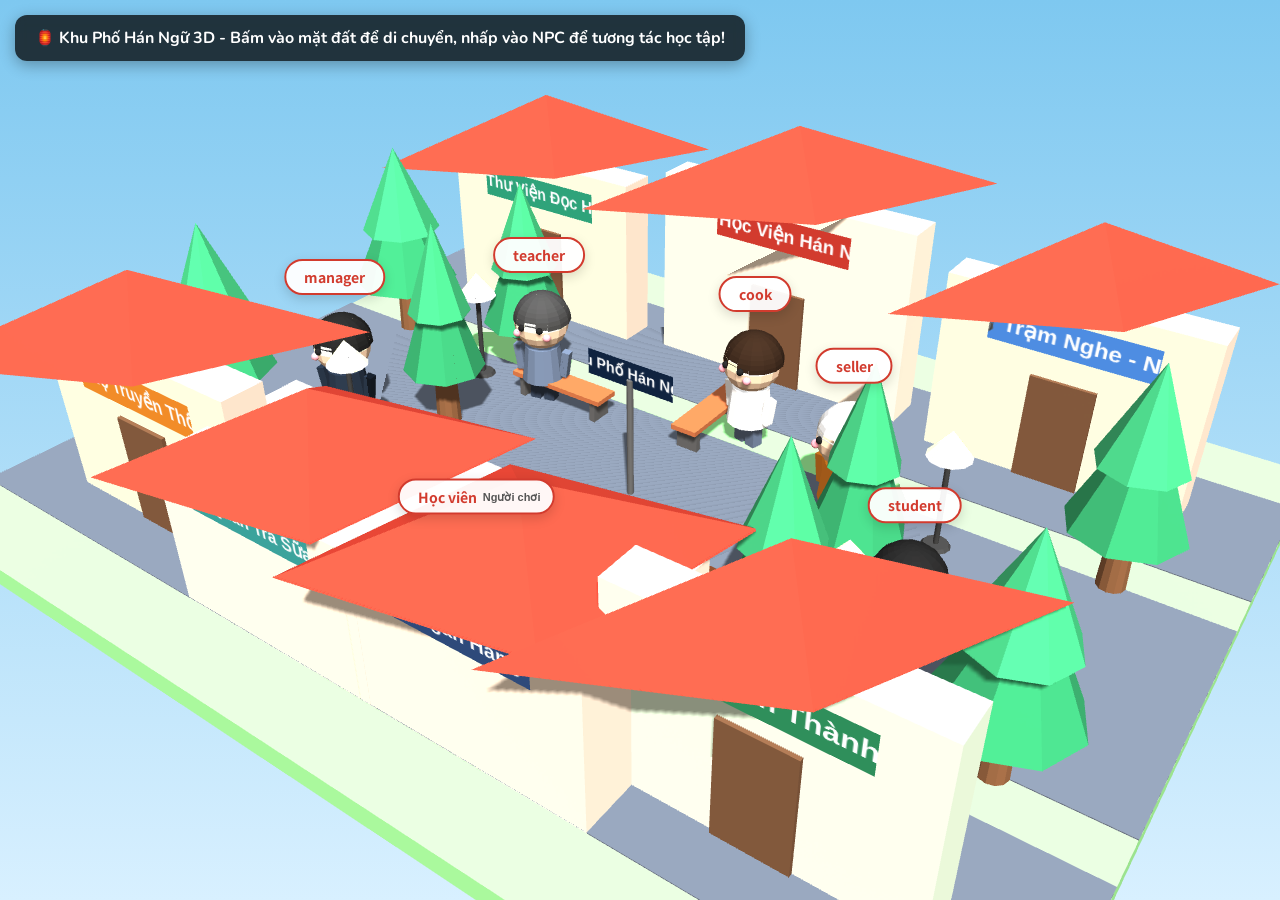
==== commit 200cf40b: "Update index.html" ====
--- a/index.html
+++ b/index.html
@@ -21,36 +21,36 @@
     .npc-label b { font-family: 'Noto Sans SC', sans-serif; color: #D23B2E; font-size: 14px; }
     .npc-label small { color: #555; font-size: 11px; font-weight: 700; }
     .hud {
-        position: absolute; top: 15px; left: 15px; z-index: 20; background: rgba(0,0,0,0.7);
-        color: #fff; padding: 10px 18px; border-radius: 12px; font-weight: bold; backdrop-filter: blur(5px);
+        position: absolute; top: 15px; left: 15px; z-index: 20; background: rgba(0,0,0,0.75);
+        color: #fff; padding: 12px 20px; border-radius: 12px; font-weight: bold; backdrop-filter: blur(5px);
+        box-shadow: 0 4px 15px rgba(0,0,0,0.3);
     }
 </style>
 </head>
 <body>
 
 <div id="app">
-    <div class="hud">🏮 Khu Phố Hán Ngữ 3D - Nhấp vào màn hình để đi, bấm NPC để giao tiếp</div>
+    <div class="hud">🏮 Khu Phố Hán Ngữ 3D - Bấm vào mặt đất để di chuyển, nhấp vào NPC để tương tác học tập!</div>
 </div>
 
-<!-- Các thư viện 3D và logic game -->
+<!-- Các thư viện 3D Three.js và World Script -->
 <script src="vendor/three.min.js"></script>
 <script src="vendor/OrbitControls.js"></script>
 <script src="vendor/hanzi-writer.min.js"></script>
 <script src="world.js"></script>
 <script>
-    // Khởi động thế giới 3D khu phố lớn ngay khi trang tải xong
     window.addEventListener('DOMContentLoaded', function() {
         const container = document.getElementById('app');
         if (window.World && typeof World.init === 'function') {
             World.init(container, {
                 onNpc: function(key) {
-                    alert('Bạn đã trò chuyện với nhân vật: ' + key + '. Hãy sẵn sàng học từ vựng mới từ giáo trình!');
+                    alert('Đã kết nối với NPC: ' + key + '. Chuẩn bị bước vào thử thách tiếng Trung cao cấp!');
                 }
             });
-            // Tải bản đồ khu phố lớn (giant_town) với đầy đủ NPC
+            // Tải bản đồ thế giới mở khu phố lớn (giant_town)
             World.load('giant_town', {
-                cast: ['teacher', 'seller', 'cook', 'manager'],
-                meName: 'Bạn'
+                cast: ['teacher', 'seller', 'cook', 'manager', 'student'],
+                meName: 'Học viên'
             });
         }
     });
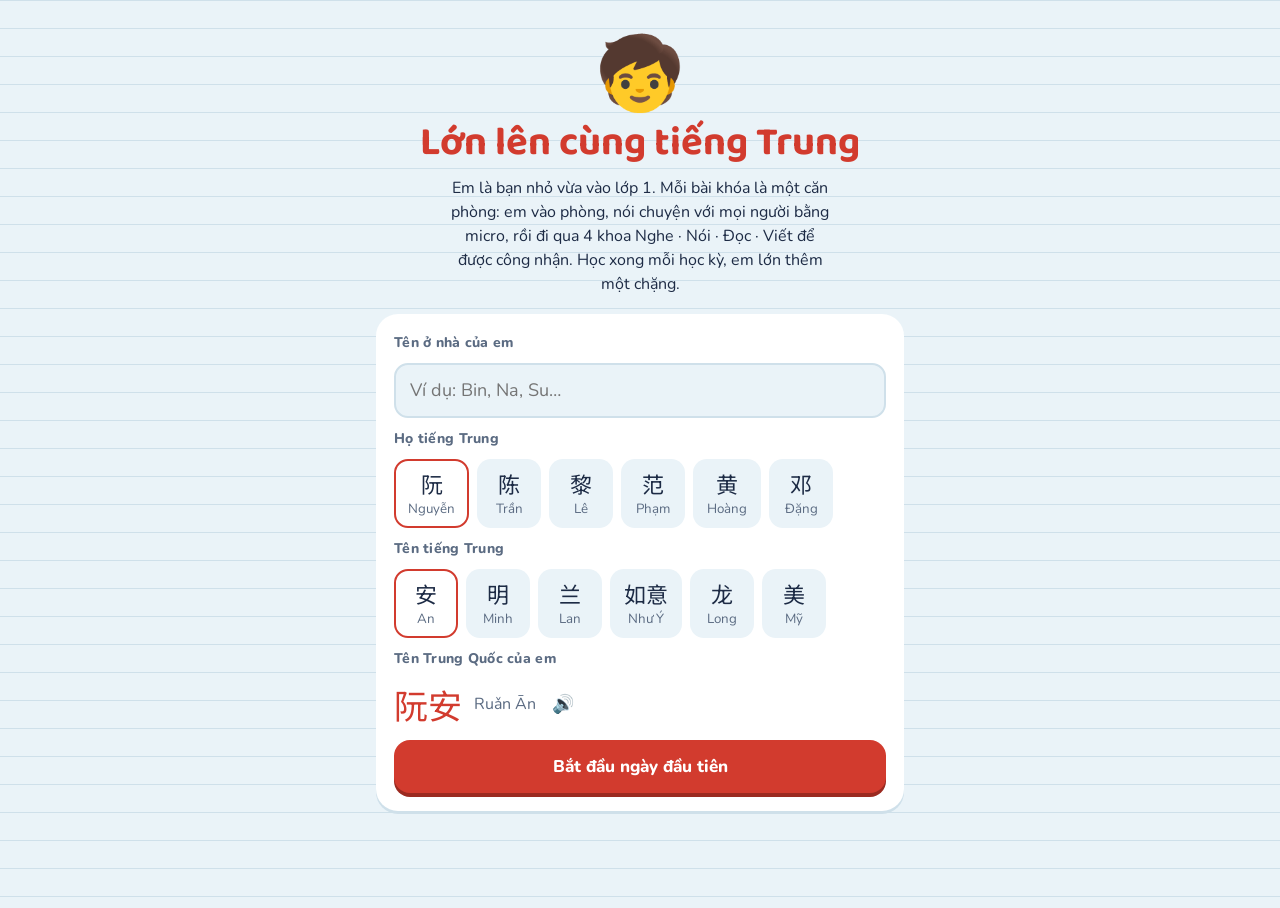
==== commit 940fd8ce: "Khu phố học tiếng Trung: phố dài mỗi quán một bài khóa nâng cao, 3D nhẹ hơn, thêm HK3 6 bài đại học " ====
--- a/index.html
+++ b/index.html
@@ -3,57 +3,25 @@
 <head>
 <meta charset="utf-8">
 <meta name="viewport" content="width=device-width, initial-scale=1, viewport-fit=cover">
-<title>Khu Phố Hán Ngữ 3D - TRUNG12HOCTAPTIENGTRUNG</title>
+<title>Lớn lên cùng tiếng Trung</title>
 <meta name="theme-color" content="#D23B2E">
-<link rel="stylesheet" href="https://fonts.googleapis.com/css2?family=Baloo+2:wght@600;800&family=Noto+Sans+SC:wght@500;700&family=Nunito:wght@400;700;800&display=swap">
-<style>
-    body, html { margin: 0; padding: 0; width: 100%; height: 100%; overflow: hidden; font-family: 'Nunito', sans-serif; background: #1D2B45; }
-    #app { width: 100%; height: 100%; position: relative; }
-    .world-canvas { display: block; width: 100%; height: 100%; outline: none; }
-    .label-layer { position: absolute; top: 0; left: 0; width: 100%; height: 100%; pointer-events: none; overflow: hidden; z-index: 10; }
-    .npc-label {
-        position: absolute; pointer-events: auto; background: rgba(255, 255, 255, 0.95);
-        border: 2px solid #D23B2E; padding: 6px 12px; border-radius: 20px;
-        transform: translate(-50%, -100%); cursor: pointer; box-shadow: 0 4px 12px rgba(0,0,0,0.15);
-        transition: transform 0.2s; display: flex; align-items: center; gap: 6px;
-    }
-    .npc-label:hover { transform: translate(-50%, -100%) scale(1.08); background: #fff; }
-    .npc-label b { font-family: 'Noto Sans SC', sans-serif; color: #D23B2E; font-size: 14px; }
-    .npc-label small { color: #555; font-size: 11px; font-weight: 700; }
-    .hud {
-        position: absolute; top: 15px; left: 15px; z-index: 20; background: rgba(0,0,0,0.75);
-        color: #fff; padding: 12px 20px; border-radius: 12px; font-weight: bold; backdrop-filter: blur(5px);
-        box-shadow: 0 4px 15px rgba(0,0,0,0.3);
-    }
-</style>
+<link rel="manifest" href="manifest.webmanifest">
+<link rel="icon" href="icon.svg">
+<link rel="preconnect" href="https://fonts.googleapis.com"><link rel="preconnect" href="https://fonts.gstatic.com" crossorigin><link rel="stylesheet" href="https://fonts.googleapis.com/css2?family=Baloo+2:wght@600;800&family=Noto+Sans+SC:wght@500;700&family=Nunito:wght@400;700;800&display=swap">
+<link rel="stylesheet" href="style.css">
 </head>
 <body>
-
-<div id="app">
-    <div class="hud">🏮 Khu Phố Hán Ngữ 3D - Bấm vào mặt đất để di chuyển, nhấp vào NPC để tương tác học tập!</div>
-</div>
-
-<!-- Các thư viện 3D Three.js và World Script -->
+<div id="app"></div>
 <script src="vendor/three.min.js"></script>
 <script src="vendor/OrbitControls.js"></script>
 <script src="vendor/hanzi-writer.min.js"></script>
+<script src="content-hk1.js"></script>
+<script src="content-hk1b.js"></script>
+<script src="content-hk1-book.js"></script>
+<script src="content-hk1c.js"></script>
+  <script src="content-hk3.js"></script>
+<script src="strokes-hk1.js"></script>
 <script src="world.js"></script>
-<script>
-    window.addEventListener('DOMContentLoaded', function() {
-        const container = document.getElementById('app');
-        if (window.World && typeof World.init === 'function') {
-            World.init(container, {
-                onNpc: function(key) {
-                    alert('Đã kết nối với NPC: ' + key + '. Chuẩn bị bước vào thử thách tiếng Trung cao cấp!');
-                }
-            });
-            // Tải bản đồ thế giới mở khu phố lớn (giant_town)
-            World.load('giant_town', {
-                cast: ['teacher', 'seller', 'cook', 'manager', 'student'],
-                meName: 'Học viên'
-            });
-        }
-    });
-</script>
+<script src="app.js"></script>
 </body>
 </html>
--- a/style.css
+++ b/style.css
@@ -0,0 +1,378 @@
+/* Layout: một cột kiểu vở ô li, thẻ chữ Hán vẽ trên ô 田字格 đỏ; thế giới game sáng, một giao diện cố định */
+:root {
+  --paper: #EAF3F8;      /* giấy vở xanh nhạt */
+  --rule: #CFE0EA;       /* dòng kẻ */
+  --ink: #1D2B45;        /* mực xanh than */
+  --muted: #5B6B82;
+  --card: #FFFFFF;
+  --red: #D23B2E;        /* đỏ ô 田字格 */
+  --red-soft: #F6D3CE;
+  --jade: #128564;       /* đúng */
+  --jade-soft: #D3F0E5;
+  --sun: #F4B42A;        /* sao */
+  --sky: #9ED3EE;
+  --f-display: 'Baloo 2', 'Nunito', system-ui, sans-serif;
+  --f-body: 'Nunito', system-ui, -apple-system, 'Segoe UI', sans-serif;
+  --f-hz: 'Noto Sans SC', 'PingFang SC', 'Microsoft YaHei', 'KaiTi', sans-serif;
+  color-scheme: light;
+}
+html, body { height: 100%; }
+body {
+  background: var(--paper);
+  background-image: linear-gradient(var(--rule) 1px, transparent 1px);
+  background-size: 100% 28px;
+  color: var(--ink);
+  font-family: var(--f-body);
+  font-size: 16px;
+  line-height: 1.5;
+}
+#app { max-width: 560px; margin: 0 auto; min-height: 100%; padding-left: max(16px, env(safe-area-inset-left, 0px)); padding-right: max(16px, env(safe-area-inset-right, 0px)); padding-block: 12px 32px; box-sizing: border-box; }
+* { box-sizing: border-box; }
+button { font: inherit; color: inherit; cursor: pointer; border: 0; background: none; }
+button:focus-visible, input:focus-visible { outline: 3px solid var(--red); outline-offset: 2px; }
+button:disabled { cursor: default; }
+.zh { font-family: var(--f-hz); }
+h1, h2, h3 { font-family: var(--f-display); line-height: 1.15; text-wrap: balance; margin: 0; }
+.screen { display: flex; flex-direction: column; gap: 14px; }
+.hint { color: var(--muted); margin: 0; }
+.pad { padding: 0 4px; }
+
+/* thanh trên */
+.top { display: flex; align-items: center; gap: 10px; background: var(--card); border-radius: 18px; padding: 8px 10px; box-shadow: 0 2px 0 var(--rule); position: sticky; top: env(safe-area-inset-top, 0px); z-index: 5; }
+.me-face { font-size: 30px; line-height: 1; }
+.who { display: flex; flex-direction: column; min-width: 0; flex: 1; }
+.who b { font-family: var(--f-display); font-size: 18px; }
+.who small { color: var(--muted); white-space: nowrap; overflow: hidden; text-overflow: ellipsis; }
+.star-count { font-weight: 800; color: var(--ink); background: #FFF4D6; border-radius: 999px; padding: 4px 10px; font-variant-numeric: tabular-nums; }
+.star-count::first-letter { color: var(--sun); }
+.icon-btn { width: 40px; height: 40px; border-radius: 12px; background: var(--paper); font-size: 20px; font-family: var(--f-hz); font-weight: 700; display: grid; place-items: center; flex: none; }
+
+/* mở đầu */
+.hero { text-align: center; padding: 18px 8px 4px; display: flex; flex-direction: column; gap: 10px; align-items: center; }
+.hero-face { font-size: 72px; line-height: 1; animation: bob 2.4s ease-in-out infinite; }
+.hero h1 { font-size: clamp(30px, 8vw, 40px); color: var(--red); }
+.hero p { max-width: 38ch; margin: 0; color: var(--ink); }
+.card { background: var(--card); border-radius: 22px; padding: 18px; box-shadow: 0 3px 0 var(--rule); }
+.form { display: flex; flex-direction: column; gap: 10px; }
+.form label, .form .lbl { font-weight: 800; font-size: 14px; letter-spacing: .02em; color: var(--muted); }
+.form input[type=text] { font: inherit; font-size: 18px; padding: 12px 14px; border-radius: 14px; border: 2px solid var(--rule); background: var(--paper); color: var(--ink); }
+.chips { display: flex; flex-wrap: wrap; gap: 8px; }
+.chip { display: flex; flex-direction: column; align-items: center; padding: 6px 12px; border-radius: 14px; background: var(--paper); border: 2px solid transparent; min-width: 64px; }
+.chip .zh { font-size: 22px; }
+.chip small { color: var(--muted); }
+.chip.on { border-color: var(--red); background: #FFF; }
+.name-preview { display: flex; align-items: center; gap: 12px; }
+.name-preview .zh { font-size: 34px; color: var(--red); }
+.name-preview .py { color: var(--muted); }
+
+/* nút */
+.btn { padding: 14px 18px; border-radius: 16px; font-weight: 800; font-size: 17px; background: var(--card); box-shadow: 0 3px 0 var(--rule); }
+.btn.primary { background: var(--red); color: #fff; box-shadow: 0 4px 0 #9B2A20; }
+.btn.danger { background: var(--red-soft); color: #8E2218; box-shadow: none; }
+.btn:active { transform: translateY(2px); box-shadow: none; }
+.speak { font-size: 18px; padding: 4px; border-radius: 10px; }
+
+/* hành trình lớn lên */
+.journey { display: grid; grid-template-columns: repeat(4, 1fr); gap: 8px; position: relative; }
+.stage { display: flex; flex-direction: column; align-items: center; padding: 8px 4px; border-radius: 16px; background: var(--card); border: 2px solid transparent; }
+.stage-face { font-size: 30px; line-height: 1.1; }
+.stage b { font-family: var(--f-display); }
+.stage small { color: var(--muted); font-size: 12px; text-align: center; }
+.stage.on { border-color: var(--red); }
+.stage.locked .stage-face { filter: grayscale(1); opacity: .45; }
+.stage.done b::after { content: ' ★'; color: var(--sun); }
+.sem-head { padding: 0 4px; }
+.sem-head h2 { font-size: 26px; }
+.sem-head p { margin: 4px 0 0; }
+.sem-head small { color: var(--muted); }
+
+/* danh sách ngày */
+.days { list-style: none; margin: 0; padding: 0; display: flex; flex-direction: column; gap: 10px; }
+.day { width: 100%; display: grid; grid-template-columns: 68px 1fr auto; gap: 12px; align-items: center; text-align: left; padding: 12px; border-radius: 20px; background: var(--card); box-shadow: 0 3px 0 var(--rule); border-left: 8px solid var(--scene, var(--sky)); }
+.day.shut { opacity: .55; }
+.clock { display: flex; flex-direction: column; align-items: center; background: var(--paper); border-radius: 14px; padding: 6px 4px; }
+.clock b { font-family: var(--f-display); font-size: 18px; font-variant-numeric: tabular-nums; }
+.clock small { color: var(--muted); font-size: 12px; }
+.day-body { min-width: 0; }
+.day-vi { font-weight: 800; }
+.day-zh { font-family: var(--f-hz); font-size: 20px; color: var(--red); }
+.day-py { color: var(--muted); font-size: 14px; }
+.stars { color: var(--sun); font-size: 18px; letter-spacing: 1px; }
+.locked-note p { margin: 6px 0 0; color: var(--muted); }
+
+/* màu cảnh */
+.scene-bedroom { --scene: #F7B9A0; --sceneBg: linear-gradient(180deg, #FFD9C2, #FCEFD8); }
+.scene-kitchen { --scene: #F4C95D; --sceneBg: linear-gradient(180deg, #FFE9A8, #FFF6DB); }
+.scene-street { --scene: #8CC8A4; --sceneBg: linear-gradient(180deg, #BFE6F7 60%, #A7D9B4 60%); }
+.scene-gate { --scene: #E98E78; --sceneBg: linear-gradient(180deg, #C9E9FA 55%, #E9B8A6 55%); }
+.scene-living { --scene: #B9A3E3; --sceneBg: linear-gradient(180deg, #E5DAFA, #F6F1FF); }
+.scene-classroom { --scene: #3E8D6D; --sceneBg: linear-gradient(180deg, #2F6E55 62%, #C8A27A 62%); }
+.scene-canteen { --scene: #F09B4E; --sceneBg: linear-gradient(180deg, #FFD6A8, #FFF0DF); }
+.scene-market { --scene: #E6604E; --sceneBg: repeating-linear-gradient(90deg, #F8C9C1 0 22px, #FFF 22px 44px); }
+
+/* bài học */
+.lesson-head { display: flex; justify-content: space-between; align-items: center; gap: 10px; padding: 12px 14px; border-radius: 18px; background: var(--sceneBg, var(--card)); }
+.lesson-head small { display: block; font-weight: 700; color: var(--ink); opacity: .75; }
+.lesson-head b { font-family: var(--f-display); font-size: 20px; }
+.scene-classroom.lesson-head { color: #fff; }
+.scene-classroom.lesson-head small { color: #fff; }
+.lesson-zh { font-family: var(--f-hz); font-size: 20px; background: rgba(255,255,255,.85); color: var(--red); border-radius: 12px; padding: 2px 10px; flex: none; }
+.progress { display: flex; gap: 4px; }
+.progress span { flex: 1; height: 8px; border-radius: 4px; background: var(--rule); }
+.progress .d { background: var(--jade); }
+.progress .c { background: var(--red); }
+.dock { position: sticky; bottom: 0; display: flex; flex-direction: column; gap: 10px; padding: 12px 0 calc(8px + env(safe-area-inset-bottom, 0px)); background: linear-gradient(transparent, var(--paper) 18px); }
+.dock.row { flex-direction: row; flex-wrap: wrap; }
+.dock.row .btn { flex: 1 1 200px; }
+
+/* câu chuyện */
+.story { display: flex; flex-direction: column; gap: 10px; }
+.stage-art { height: 86px; border-radius: 18px; background: var(--sceneBg); display: grid; place-items: center; overflow: hidden; }
+.stage-art .prop { font-size: 40px; letter-spacing: 14px; }
+.chat { display: flex; flex-direction: column; gap: 10px; }
+.msg { display: flex; gap: 8px; align-items: flex-end; animation: pop .25s ease-out; }
+.msg .face { font-size: 34px; line-height: 1; flex: none; }
+.msg .bub { position: relative; background: var(--card); border-radius: 18px 18px 18px 6px; padding: 8px 40px 10px 12px; box-shadow: 0 2px 0 var(--rule); min-width: 0; max-width: 85%; }
+.msg .bub .speak { position: absolute; right: 6px; top: 6px; }
+.msg .name { color: var(--muted); font-weight: 700; font-size: 12px; }
+.msg.me { flex-direction: row-reverse; }
+.msg.me .bub { background: #FFE9E5; border-radius: 18px 18px 6px 18px; }
+.msg.panda .bub { background: #F2F7EE; padding-right: 12px; }
+.narr { margin: 2px 0 0; }
+.hz-block .zh { font-size: 24px; line-height: 1.3; }
+.hz-block .py { color: var(--red); font-size: 15px; }
+.hz-block .vi { color: var(--muted); font-size: 14px; }
+.hz-block.big { text-align: center; }
+.hz-block.big .zh { font-size: 38px; }
+.prompt { margin: 0; font-weight: 800; }
+.opts { display: flex; flex-direction: column; gap: 8px; }
+.opt { text-align: left; background: var(--card); border: 2px solid var(--rule); border-radius: 16px; padding: 10px 14px; }
+.opt:hover:not(:disabled) { border-color: var(--red); }
+.opt:disabled { opacity: .4; text-decoration: line-through; }
+
+/* thẻ từ, ô 田字格 */
+.vocab-grid { display: grid; grid-template-columns: repeat(auto-fill, minmax(118px, 1fr)); gap: 10px; }
+.vcard { display: flex; flex-direction: column; align-items: center; gap: 2px; background: var(--card); border-radius: 18px; padding: 10px 6px 12px; box-shadow: 0 3px 0 var(--rule); }
+.vcard .pic { font-size: 26px; }
+.tzg { --s: 68px; min-width: var(--s); height: var(--s); padding: 0 4px; display: grid; place-items: center; font-size: 40px; line-height: 1; color: var(--ink); border: 2px solid var(--red);
+  background:
+    linear-gradient(var(--red-soft), var(--red-soft)) center / 100% 1px no-repeat,
+    linear-gradient(90deg, transparent calc(50% - .5px), var(--red-soft) calc(50% - .5px), var(--red-soft) calc(50% + .5px), transparent calc(50% + .5px)),
+    #FFFCFB; }
+.vcard .py { color: var(--red); font-weight: 700; }
+.vcard .vi { color: var(--muted); font-size: 13px; text-align: center; }
+
+/* trò chơi */
+.quiz { display: flex; flex-direction: column; gap: 12px; align-items: stretch; }
+.big-speak { align-self: center; width: 96px; height: 96px; border-radius: 50%; background: var(--red); color: #fff; font-size: 42px; box-shadow: 0 5px 0 #9B2A20; }
+.pick-grid { display: grid; grid-template-columns: 1fr 1fr; gap: 10px; }
+.pick { background: var(--card); border-radius: 18px; padding: 14px 8px; display: flex; flex-direction: column; align-items: center; gap: 4px; border: 3px solid transparent; box-shadow: 0 3px 0 var(--rule); }
+.pick .pic { font-size: 44px; line-height: 1.1; }
+.pick small { color: var(--muted); }
+.pick:disabled:not(.right) { opacity: .35; }
+.right { border-color: var(--jade) !important; background: var(--jade-soft) !important; }
+.tone-char { align-self: center; display: flex; flex-direction: column; align-items: center; background: var(--card); border-radius: 22px; padding: 12px 30px; box-shadow: 0 3px 0 var(--rule); }
+.tone-char .zh { font-size: 64px; line-height: 1.2; }
+.tone-char small { color: var(--muted); }
+.tone-grid { display: grid; grid-template-columns: repeat(4, 1fr); gap: 8px; }
+.tone-btn { display: flex; flex-direction: column; align-items: center; background: var(--card); border-radius: 16px; padding: 10px 2px; border: 3px solid transparent; box-shadow: 0 3px 0 var(--rule); }
+.tone-btn .contour { width: 40px; height: 40px; color: var(--red); }
+.tone-btn b { font-size: 14px; }
+.tone-btn small { font-size: 12px; color: var(--muted); }
+.tone-btn:disabled:not(.right) { opacity: .35; }
+.answer { margin: 0; text-align: center; font-weight: 800; font-size: 18px; }
+.match { display: grid; grid-template-columns: 1fr 1fr; gap: 10px; }
+.col { display: flex; flex-direction: column; gap: 8px; }
+.m-card { min-height: 64px; background: var(--card); border-radius: 16px; border: 3px solid transparent; box-shadow: 0 3px 0 var(--rule); display: flex; flex-direction: column; align-items: center; justify-content: center; padding: 6px; }
+.m-card .zh { font-size: 26px; }
+.m-card small { color: var(--muted); text-align: center; }
+.m-card .pic { font-size: 22px; }
+.m-card.sel { border-color: var(--red); }
+.m-card.ok { border-color: var(--jade); background: var(--jade-soft); opacity: .7; }
+.gram { display: flex; flex-direction: column; gap: 12px; }
+.gcard { background: var(--card); border-radius: 20px; padding: 14px 16px; box-shadow: 0 3px 0 var(--rule); }
+.gcard h3 { font-size: 20px; color: var(--red); }
+.gcard p { margin: 6px 0 10px; }
+.exs { display: flex; flex-direction: column; gap: 6px; }
+.ex { display: flex; justify-content: space-between; align-items: center; gap: 8px; text-align: left; background: var(--paper); border-radius: 14px; padding: 8px 12px; }
+.target { margin: 0; font-size: 18px; font-weight: 800; text-align: center; }
+.answer-row, .bank { min-height: 66px; display: flex; flex-wrap: wrap; gap: 8px; justify-content: center; align-content: center; padding: 10px; border-radius: 18px; }
+.answer-row { background: var(--card); border: 3px dashed var(--rule); }
+.tile { font-size: 26px; padding: 6px 14px; border-radius: 14px; background: #FFF4D6; box-shadow: 0 3px 0 #E7CF8E; }
+.answer-row .tile { background: #FFE9E5; box-shadow: 0 3px 0 var(--red-soft); }
+.done { text-align: center; display: flex; flex-direction: column; gap: 10px; align-items: center; padding: 20px 6px; }
+.big-stars { font-size: 64px; color: var(--sun); letter-spacing: 6px; animation: pop .5s ease-out; }
+.done p { margin: 0; max-width: 40ch; }
+.grow { background: var(--jade-soft); border-radius: 16px; padding: 10px 14px; font-weight: 800; }
+
+/* sổ từ, cài đặt */
+.book { display: flex; flex-direction: column; gap: 16px; }
+.book h3 { font-size: 16px; color: var(--muted); margin-bottom: 6px; }
+.book-grid { display: flex; flex-direction: column; gap: 6px; }
+.brow { display: grid; grid-template-columns: minmax(64px, auto) minmax(80px, auto) 1fr; gap: 12px; align-items: baseline; text-align: left; background: var(--card); border-radius: 12px; padding: 8px 12px; }
+.brow .zh { font-size: 24px; }
+.brow .py { color: var(--red); }
+.brow .vi { color: var(--muted); min-width: 0; }
+.switch { display: flex; align-items: center; gap: 10px; font-weight: 700; color: var(--ink) !important; font-size: 16px !important; }
+.switch input { width: 22px; height: 22px; accent-color: var(--red); }
+input[type=range] { accent-color: var(--red); width: 100%; }
+.confirm { background: var(--red-soft); border-radius: 16px; padding: 12px; }
+.confirm p { margin: 0 0 10px; }
+.row { display: flex; gap: 8px; flex-wrap: wrap; }
+.fine { color: var(--muted); font-size: 13px; margin: 0; }
+hr { border: 0; border-top: 2px dashed var(--rule); width: 100%; }
+
+.toast { position: fixed; left: 50%; bottom: calc(24px + env(safe-area-inset-bottom, 0px)); transform: translateX(-50%); background: var(--ink); color: #fff; padding: 10px 16px; border-radius: 14px; max-width: min(92vw, 480px); z-index: 20; animation: pop .2s ease-out; transition: opacity .4s; }
+.toast.out { opacity: 0; }
+.shake { animation: shake .4s; }
+@keyframes shake { 20%, 60% { transform: translateX(-6px); } 40%, 80% { transform: translateX(6px); } }
+@keyframes pop { from { transform: scale(.92); opacity: 0; } to { transform: none; opacity: 1; } }
+@keyframes bob { 50% { transform: translateY(-6px); } }
+@media (prefers-reduced-motion: reduce) { *, *::before, *::after { animation: none !important; transition: none !important; } }
+@media (max-width: 380px) { .day { grid-template-columns: 58px 1fr auto; gap: 8px; } .tone-grid { grid-template-columns: 1fr 1fr; } }
+.opts.row { flex-direction: row; flex-wrap: wrap; justify-content: center; }
+.tile.blank { background: var(--card); box-shadow: inset 0 0 0 2px var(--red); color: var(--red); }
+.picture { font-size: 52px; text-align: center; padding: 22px 10px; border-radius: 22px; background: var(--sceneBg, var(--card)); letter-spacing: 6px; line-height: 1.3; box-shadow: 0 3px 0 var(--rule); }
+.opt .zh { font-size: 22px; }
+.opt.right:disabled { opacity: 1; text-decoration: none; }
+.help-fab { position: fixed; right: max(16px, env(safe-area-inset-right, 0px)); bottom: calc(96px + env(safe-area-inset-bottom, 0px)); z-index: 8; background: var(--sun); color: var(--ink); font-weight: 800; padding: 10px 14px; border-radius: 999px; box-shadow: 0 4px 0 #B9851A; }
+.help { position: fixed; inset: 0; z-index: 30; background: rgba(29, 43, 69, .45); display: flex; align-items: flex-end; justify-content: center; padding: 0 max(12px, env(safe-area-inset-right, 0px)) env(safe-area-inset-bottom, 0px) max(12px, env(safe-area-inset-left, 0px)); }
+.help-box { background: var(--paper); width: 100%; max-width: 560px; max-height: 80%; border-radius: 22px 22px 0 0; padding: 14px; display: flex; flex-direction: column; gap: 10px; animation: pop .2s ease-out; }
+.help-top { display: flex; justify-content: space-between; align-items: center; font-family: var(--f-display); font-size: 18px; }
+.help-box input { font: inherit; font-size: 17px; padding: 12px 14px; border-radius: 14px; border: 2px solid var(--rule); background: var(--card); color: var(--ink); }
+.help-res { overflow-y: auto; display: flex; flex-direction: column; gap: 6px; min-height: 0; }
+
+/* ============ Bản 2: thế giới 3D, khung chat, 4 khoa ============ */
+body.in-game { overflow: hidden; background: #1D2B45; }
+body.in-game #app { max-width: none; padding: 0; height: 100vh; height: 100dvh; position: relative; overflow: hidden; }
+.world { position: absolute; inset: 0; background: linear-gradient(#7EC8F0, #D8F0FF); }
+.world-canvas { display: block; width: 100%; height: 100%; touch-action: none; }
+.label-layer { position: absolute; inset: 0; pointer-events: none; overflow: hidden; }
+.npc-label { position: absolute; left: 0; top: 0; pointer-events: auto; display: flex; align-items: center; gap: 6px; white-space: nowrap;
+  background: rgba(255, 255, 255, .94); border-radius: 999px; padding: 3px 10px 3px 6px; box-shadow: 0 2px 6px rgba(0, 0, 0, .18); font-size: 13px; line-height: 1.15; }
+.npc-label i { width: 9px; height: 9px; border-radius: 50%; background: var(--jade); flex: none; }
+.npc-label b { font-family: var(--f-hz); font-size: 14px; }
+.npc-label small { color: var(--muted); font-size: 11px; }
+.npc-label.me { background: var(--sun); pointer-events: none; }
+.npc-label.me i { background: var(--red); }
+.npc-label.quest::before { content: '❗'; position: absolute; left: calc(50% - 10px); top: -26px; font-size: 20px; animation: bob 1.2s ease-in-out infinite; }
+.npc-label.quest { outline: 3px solid var(--sun); }
+
+.hud { position: absolute; top: calc(8px + env(safe-area-inset-top, 0px)); left: 8px; right: 8px; z-index: 6; display: flex; align-items: center; gap: 6px;
+  background: rgba(255, 255, 255, .92); border-radius: 16px; padding: 6px 8px; box-shadow: 0 3px 10px rgba(0, 0, 0, .15); }
+.hud .who b { font-size: 16px; white-space: nowrap; overflow: hidden; text-overflow: ellipsis; }
+.hud .who small { font-size: 12px; }
+.hud .icon-btn { width: 36px; height: 36px; font-size: 18px; }
+.room-tabs { position: absolute; top: calc(66px + env(safe-area-inset-top, 0px)); left: 8px; right: 8px; z-index: 5; display: flex; gap: 6px; overflow-x: auto; scrollbar-width: none; padding-bottom: 4px; }
+.room-tabs::-webkit-scrollbar { display: none; }
+.rtab { position: relative; flex: none; display: flex; flex-direction: column; align-items: center; min-width: 64px; padding: 4px 10px; border-radius: 14px;
+  background: rgba(255, 255, 255, .85); box-shadow: 0 2px 0 rgba(0, 0, 0, .12); line-height: 1.15; }
+.rtab b { font-family: var(--f-hz); font-size: 17px; }
+.rtab small { font-size: 11px; color: var(--muted); white-space: nowrap; }
+.rtab.on { background: var(--ink); color: #fff; }
+.rtab.on small { color: #CFE0EA; }
+.rtab.quest::after { content: '!'; position: absolute; top: -4px; right: -2px; width: 16px; height: 16px; border-radius: 50%; background: var(--sun); color: var(--ink); font-weight: 800; font-size: 12px; display: grid; place-items: center; }
+.rtab.k-nghe b { color: #1F8FB8; } .rtab.k-noi b { color: #C2457E; } .rtab.k-doc b { color: #128564; } .rtab.k-viet b { color: #3E4C6B; }
+.rtab.on b { color: #fff; }
+
+.chat-panel { position: absolute; left: 8px; bottom: calc(8px + env(safe-area-inset-bottom, 0px)); z-index: 6; width: min(420px, calc(100% - 16px)); max-height: 46%;
+  display: flex; flex-direction: column; background: rgba(234, 243, 248, .96); border-radius: 18px; box-shadow: 0 6px 18px rgba(0, 0, 0, .22); overflow: hidden; }
+.chat-head { display: flex; align-items: center; justify-content: space-between; gap: 8px; padding: 6px 8px 6px 12px; background: var(--ink); color: #fff; }
+.chat-head b { font-family: var(--f-hz); font-size: 15px; white-space: nowrap; overflow: hidden; text-overflow: ellipsis; }
+.icon-btn.sm { width: 30px; height: 30px; font-size: 14px; background: rgba(255, 255, 255, .15); color: #fff; }
+.chat-panel.min .chat-log, .chat-panel.min .chat-dock { display: none; }
+.chat-panel.min .icon-btn.sm { transform: rotate(180deg); }
+.chat-log { overflow-y: auto; padding: 8px 10px; display: flex; flex-direction: column; gap: 8px; min-height: 40px; flex: 1 1 auto; }
+.chat-log .msg .face { font-size: 26px; }
+.chat-log .msg .bub { max-width: 88%; padding: 6px 36px 8px 10px; }
+.chat-log .hz-block .zh { font-size: 19px; }
+.chat-dock { padding: 8px 10px 10px; border-top: 1px solid var(--rule); display: flex; flex-direction: column; gap: 8px; flex: none; max-height: 60%; overflow-y: auto; }
+.chat-dock .btn { padding: 10px 14px; font-size: 15px; }
+.chat-dock .opt { padding: 8px 12px; }
+.row.wrap { flex-wrap: wrap; }
+.btn.ghost { background: transparent; box-shadow: inset 0 0 0 2px var(--rule); }
+.prompt { margin: 0; font-weight: 800; }
+
+/* micro */
+.mic-box { display: flex; align-items: center; gap: 12px; background: var(--card); border-radius: 16px; padding: 8px 10px; }
+.mic-btn { width: 58px; height: 58px; border-radius: 50%; background: var(--red); color: #fff; font-size: 26px; flex: none; box-shadow: 0 4px 0 #9B2A20; display: grid; place-items: center; }
+.mic-btn.on { animation: pulse 1s ease-in-out infinite; background: var(--jade); box-shadow: 0 4px 0 #0B5C45; }
+.mic-btn.off { background: #9AA5B1; box-shadow: 0 4px 0 #6B7684; }
+.mic-btn:disabled { opacity: .5; }
+.mic-text { min-width: 0; flex: 1; }
+.mic-status { margin: 0; color: var(--muted); font-size: 14px; }
+.mic-result { font-size: 22px; letter-spacing: .04em; }
+.mic-result .ok { color: var(--jade); }
+.mic-result .bad { color: var(--red); text-decoration: underline wavy; }
+@keyframes pulse { 0%, 100% { transform: scale(1); } 50% { transform: scale(1.1); } }
+
+/* sheet luyện tập */
+.sheet { position: fixed; inset: 0; z-index: 30; background: rgba(29, 43, 69, .5); display: flex; align-items: flex-end; justify-content: center; }
+.sheet-box { background: var(--paper); width: 100%; max-width: 640px; height: 92%; border-radius: 22px 22px 0 0; display: flex; flex-direction: column; animation: pop .2s ease-out; overflow: hidden; }
+.sheet-top { display: flex; justify-content: space-between; align-items: center; gap: 10px; padding: 12px 16px; background: var(--card); box-shadow: 0 2px 0 var(--rule); }
+.sheet-top b { font-family: var(--f-display); font-size: 19px; display: block; }
+.sheet-top small { color: var(--muted); }
+.sheet.k-nghe .sheet-top { border-top: 6px solid #7ADFFF; } .sheet.k-noi .sheet-top { border-top: 6px solid #FF7AB6; }
+.sheet.k-doc .sheet-top { border-top: 6px solid #2FA37A; } .sheet.k-viet .sheet-top { border-top: 6px solid #1D2B45; }
+.sheet-body { flex: 1; overflow-y: auto; padding: 14px 16px; display: flex; flex-direction: column; gap: 12px; }
+.sheet-dock { padding: 10px 16px calc(12px + env(safe-area-inset-bottom, 0px)); display: flex; flex-direction: column; gap: 8px; }
+.sheet-dock:empty { display: none; }
+.q-area { display: flex; flex-direction: column; gap: 12px; }
+.say-card { position: relative; background: var(--card); border-radius: 18px; padding: 12px 48px 12px 14px; box-shadow: 0 2px 0 var(--rule); display: flex; align-items: center; gap: 12px; }
+.say-card .speak { position: absolute; right: 8px; top: 8px; }
+.say-card .pic.big { font-size: 54px; line-height: 1; }
+.reader { display: flex; flex-direction: column; gap: 6px; }
+.rline { display: flex; gap: 10px; align-items: flex-start; text-align: left; background: var(--card); border-radius: 12px; padding: 8px 10px; }
+.rline .face { font-size: 22px; }
+.rline .zh { font-size: 20px; display: block; }
+.rline .py { color: var(--red); display: block; }
+.write-grid { align-self: center; position: relative; background: #FFFCF2 url("data:image/svg+xml,%3Csvg xmlns='http://www.w3.org/2000/svg' viewBox='0 0 100 100' preserveAspectRatio='none'%3E%3Cg stroke='%23F0B8B0' stroke-width='0.6' stroke-dasharray='2 2' fill='none'%3E%3Cpath d='M0 0L100 100M100 0L0 100M50 0V100M0 50H100'/%3E%3C/g%3E%3C/svg%3E") center / 100% 100% no-repeat; border: 3px solid var(--red); border-radius: 6px; touch-action: none; }
+.write-grid svg { position: relative; }
+.ghost-char { position: absolute; inset: 0; display: grid; place-items: center; font-size: 180px; color: rgba(29, 43, 69, .18); }
+.py-big { font-size: 26px; color: var(--red); font-weight: 800; }
+.tzg-pick .zh { font-size: 34px; }
+.kdots { display: flex; gap: 3px; flex: none; }
+.kdots span { width: 24px; height: 24px; border-radius: 7px; display: grid; place-items: center; font-family: var(--f-hz); font-size: 13px; background: var(--paper); color: #9AA5B1; }
+.kdots span.on { background: var(--jade); color: #fff; }
+.day.cur { outline: 3px solid var(--sun); }
+.day-room { color: var(--muted); }
+.ranks { display: grid; grid-template-columns: repeat(auto-fit, minmax(130px, 1fr)); gap: 8px; }
+.rank { background: var(--card); border-radius: 14px; padding: 10px; display: flex; flex-direction: column; }
+.rank b { font-family: var(--f-hz); font-size: 26px; line-height: 1; }
+.rank small { color: var(--muted); }
+.rank.k-nghe b { color: #1F8FB8; } .rank.k-noi b { color: #C2457E; } .rank.k-doc b { color: #128564; } .rank.k-viet b { color: #3E4C6B; }
+.help-sheet input { font: inherit; font-size: 17px; padding: 12px 14px; border-radius: 14px; border: 2px solid var(--rule); background: var(--card); color: var(--ink); }
+.settings-sheet .form { background: var(--card); border-radius: 18px; padding: 16px; }
+
+/* dự phòng không có 3D */
+.world.flat { display: grid; place-items: center; background: linear-gradient(#FFE3C4, #EAF3F8); }
+.flat-room { text-align: center; padding: 120px 16px 48%; }
+.flat-title { font-family: var(--f-display); font-size: 22px; margin: 0 0 12px; }
+.flat-cast { display: flex; flex-wrap: wrap; gap: 10px; justify-content: center; }
+.flat-npc { display: flex; flex-direction: column; align-items: center; background: #fff; border-radius: 16px; padding: 8px 12px; box-shadow: 0 3px 0 var(--rule); }
+.flat-npc .face { font-size: 40px; line-height: 1; }
+.flat-npc.quest { outline: 3px solid var(--sun); }
+
+@media (min-width: 900px) { .chat-panel { max-height: 58%; } }
+@media (prefers-reduced-motion: reduce) { .npc-label.quest::before, .mic-btn.on { animation: none; } }
+
+body.in-game .toast { bottom: auto; top: calc(124px + env(safe-area-inset-top, 0px)); }
+
+/* sách giáo trình, khu phố */
+.book-tabs { flex: none; position: sticky; top: -14px; z-index: 2; background: var(--paper); padding: 6px 0; flex-wrap: nowrap; overflow-x: auto; scrollbar-width: none; }
+.book-tabs .chip { flex: none; min-width: 0; padding: 6px 10px; }
+.book-tabs .chip small { white-space: nowrap; font-weight: 700; }
+.kw-h { font-family: var(--f-hz); font-size: 17px; color: var(--red); margin-top: 6px; }
+.rline.kw .who { flex: none; min-width: 3.2em; font-weight: 700; color: var(--muted); font-size: 15px; padding-top: 3px; }
+.rline.kw .vi { display: block; color: var(--muted); }
+.rline.kw.me { background: #FFF4D6; }
+.say-card.mine { outline: 3px solid var(--sun); }
+.npc-label.place { background: #fff; font-size: 14px; padding: 4px 12px 4px 8px; }
+.npc-label.place i { width: auto; height: auto; background: none; font-style: normal; font-size: 18px; }
+.rtab.town b, .rtab.park b { font-family: inherit; }
+/* bài tập đại học */
+.typein { width: 100%; box-sizing: border-box; margin: 10px 0 4px; padding: 10px 12px; font: 1.1rem/1.6 inherit; font-family: inherit; border: 2px solid var(--line, #E6D9C2); border-radius: 12px; background: var(--card); color: inherit; resize: vertical; }
+.typein:focus { outline: none; border-color: var(--red); }
+.cloze { font-size: 1.25rem; line-height: 1.9; }
+.cloze .blank { color: var(--red); font-weight: 700; padding: 0 4px; }
+.sample { margin-top: 10px; }
